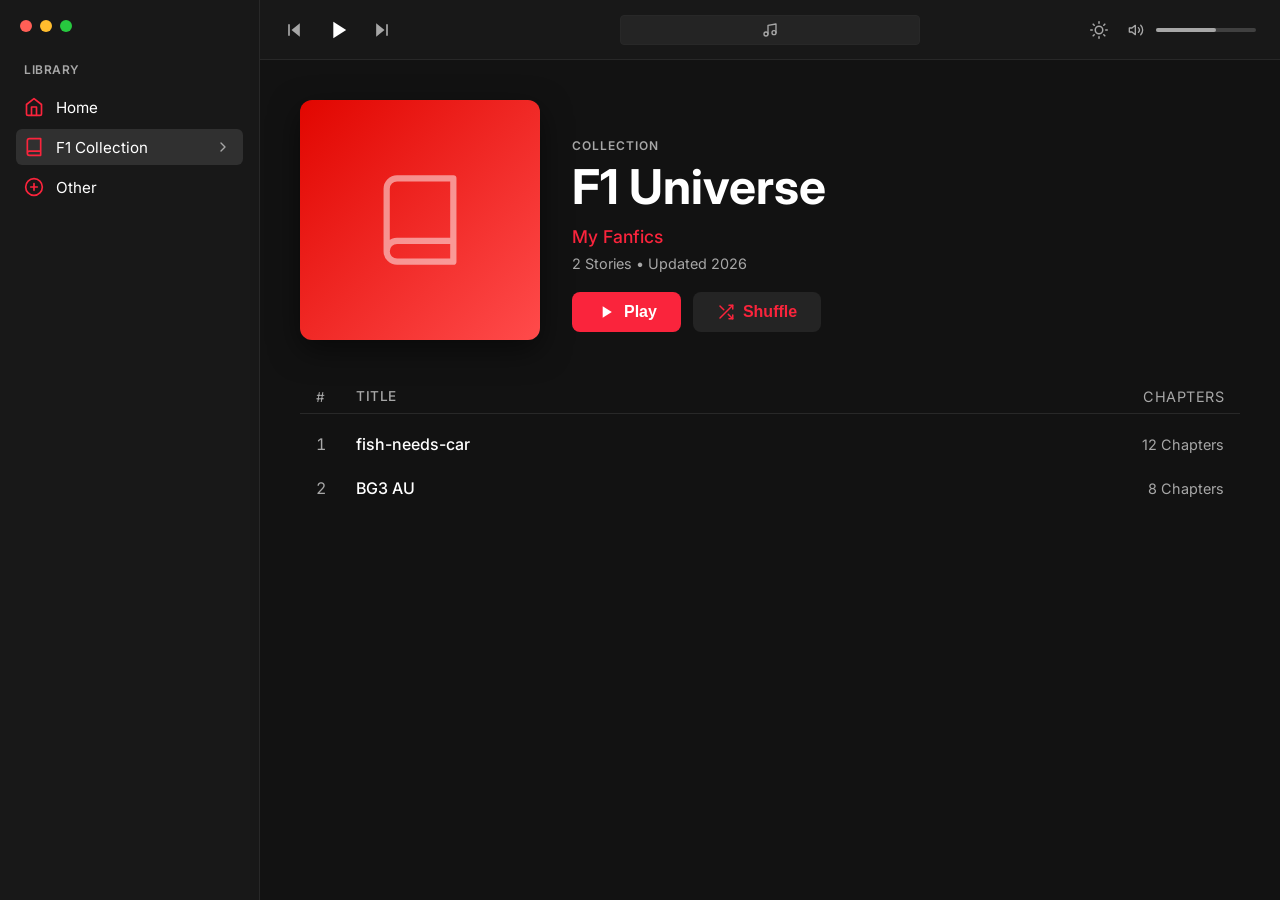
==== F1/index.html @ 3386c09b "Add homepage and BG3AU style First publish" ====
<!DOCTYPE html>
<html lang="en">
<head>
  <meta charset="UTF-8">
  <meta name="viewport" content="width=device-width, initial-scale=1.0">
  <title>F1 Collection - My Fics</title>
  <link rel="stylesheet" href="/home.css">
  <link href="https://fonts.googleapis.com/css2?family=Inter:wght@400;500;600;700&display=swap" rel="stylesheet">
</head>
<body>
  <div class="app-container">
    <aside class="sidebar">
      <div class="sidebar-header">
        <div class="mac-dots">
          <span class="dot red"></span>
          <span class="dot yellow"></span>
          <span class="dot green"></span>
        </div>
      </div>
      <nav class="sidebar-nav">
        <div class="nav-section">
          <h3 class="nav-title">Library</h3>
          <a href="/" class="nav-item">
            <svg viewBox="0 0 24 24" fill="none" stroke="currentColor" stroke-width="2" stroke-linecap="round" stroke-linejoin="round"><path d="m3 9 9-7 9 7v11a2 2 0 0 1-2 2H5a2 2 0 0 1-2-2z"></path><polyline points="9 22 9 12 15 12 15 22"></polyline></svg>
            Home
          </a>
          
          <div class="nav-group collapsed">
            <div class="nav-item-wrapper">
              <a href="/F1/index.html" class="nav-item active">
                <svg viewBox="0 0 24 24" fill="none" stroke="currentColor" stroke-width="2" stroke-linecap="round" stroke-linejoin="round"><path d="M4 19.5v-15A2.5 2.5 0 0 1 6.5 2H20v20H6.5a2.5 2.5 0 0 1 0-5H20"></path></svg>
                F1 Collection
              </a>
              <button class="toggle-btn" onclick="this.closest('.nav-group').classList.toggle('collapsed')">
                <svg viewBox="0 0 24 24" fill="none" stroke="currentColor" stroke-width="2" stroke-linecap="round" stroke-linejoin="round"><polyline points="6 9 12 15 18 9"></polyline></svg>
              </button>
            </div>
            <div class="nav-sub-items">
              <a href="/F1/fish-needs-car/index.html" class="nav-item sub-item">fish-needs-car</a>
              <a href="/F1/BG3AU/our_team.html" class="nav-item sub-item">BG3 AU</a>
            </div>
          </div>

          <a href="#" class="nav-item">
            <svg viewBox="0 0 24 24" fill="none" stroke="currentColor" stroke-width="2" stroke-linecap="round" stroke-linejoin="round"><circle cx="12" cy="12" r="10"></circle><line x1="12" y1="8" x2="12" y2="16"></line><line x1="8" y1="12" x2="16" y2="12"></line></svg>
            Other
          </a>
        </div>
      </nav>
    </aside>

    <div class="main-wrapper">
      <header class="top-bar">
        <div class="playback-controls">
          <button class="control-btn"><svg viewBox="0 0 24 24" fill="currentColor"><path d="M19 20L9 12l10-8v16zM5 19h2V5H5v14z"></path></svg></button>
          <button class="control-btn play-btn"><svg viewBox="0 0 24 24" fill="currentColor"><path d="M8 5v14l11-7z"></path></svg></button>
          <button class="control-btn"><svg viewBox="0 0 24 24" fill="currentColor"><path d="M5 4l10 8-10 8V4zm14 1v14h-2V5h2z"></path></svg></button>
        </div>
        <div class="now-playing">
          <div class="np-logo">
            <svg viewBox="0 0 24 24" fill="none" stroke="currentColor" stroke-width="2" stroke-linecap="round" stroke-linejoin="round"><path d="M9 18V5l12-2v13"></path><circle cx="6" cy="18" r="3"></circle><circle cx="18" cy="16" r="3"></circle></svg>
          </div>
        </div>
        <div class="top-bar-right">
          <button class="theme-toggle" id="theme-toggle" title="Toggle Theme">
            <svg class="sun-icon" viewBox="0 0 24 24" fill="none" stroke="currentColor" stroke-width="2" stroke-linecap="round" stroke-linejoin="round"><circle cx="12" cy="12" r="5"></circle><line x1="12" y1="1" x2="12" y2="3"></line><line x1="12" y1="21" x2="12" y2="23"></line><line x1="4.22" y1="4.22" x2="5.64" y2="5.64"></line><line x1="18.36" y1="18.36" x2="19.78" y2="19.78"></line><line x1="1" y1="12" x2="3" y2="12"></line><line x1="21" y1="12" x2="23" y2="12"></line><line x1="4.22" y1="19.78" x2="5.64" y2="18.36"></line><line x1="18.36" y1="5.64" x2="19.78" y2="4.22"></line></svg>
            <svg class="moon-icon" viewBox="0 0 24 24" fill="none" stroke="currentColor" stroke-width="2" stroke-linecap="round" stroke-linejoin="round" style="display: none;"><path d="M21 12.79A9 9 0 1 1 11.21 3 7 7 0 0 0 21 12.79z"></path></svg>
          </button>
          <div class="volume-control">
            <svg viewBox="0 0 24 24" fill="none" stroke="currentColor" stroke-width="2" stroke-linecap="round" stroke-linejoin="round"><polygon points="11 5 6 9 2 9 2 15 6 15 11 19 11 5"></polygon><path d="M15.54 8.46a5 5 0 0 1 0 7.07"></path><path d="M19.07 4.93a10 10 0 0 1 0 14.14"></path></svg>
            <div class="volume-slider">
              <div class="volume-level"></div>
            </div>
          </div>
        </div>
      </header>

      <main class="content">
        <div class="album-page-header">
          <div class="album-cover-large cover-f1">
            <svg viewBox="0 0 24 24" fill="none" stroke="currentColor" stroke-width="1.5" stroke-linecap="round" stroke-linejoin="round"><path d="M4 19.5v-15A2.5 2.5 0 0 1 6.5 2H20v20H6.5a2.5 2.5 0 0 1 0-5H20"></path></svg>
          </div>
          <div class="album-details">
            <span class="album-type">Collection</span>
            <h1 class="album-title-large">F1 Universe</h1>
            <span class="album-artist-large">My Fanfics</span>
            <span class="album-meta">2 Stories &bull; Updated 2026</span>
            <div class="album-actions">
              <button class="btn-play-large" id="play-btn">
                <svg viewBox="0 0 24 24" fill="currentColor" width="20" height="20"><path d="M8 5v14l11-7z"></path></svg>
                Play
              </button>
              <button class="btn-shuffle-large" id="shuffle-btn">
                <svg viewBox="0 0 24 24" fill="none" stroke="currentColor" stroke-width="2" stroke-linecap="round" stroke-linejoin="round" width="18" height="18"><polyline points="16 3 21 3 21 8"></polyline><line x1="4" y1="20" x2="21" y2="3"></line><polyline points="21 16 21 21 16 21"></polyline><line x1="15" y1="15" x2="21" y2="21"></line><line x1="4" y1="4" x2="9" y2="9"></line></svg>
                Shuffle
              </button>
            </div>
          </div>
        </div>

        <div class="tracklist">
          <div class="track-header">
            <div class="track-col-index">#</div>
            <div class="track-col-title">Title</div>
            <div class="track-col-meta">Chapters</div>
          </div>
          
          <a href="/F1/fish-needs-car/index.html" class="track-row">
            <div class="track-col-index">
              <span class="index-num">1</span>
              <svg class="play-icon" viewBox="0 0 24 24"><path d="M8 5v14l11-7z"></path></svg>
            </div>
            <div class="track-col-title">fish-needs-car</div>
            <div class="track-col-meta">
              <span class="meta-chapters">12 Chapters</span>
              <span class="meta-words">6,727 Words</span>
            </div>
          </a>

          <a href="/F1/BG3AU/our_team.html" class="track-row">
            <div class="track-col-index">
              <span class="index-num">2</span>
              <svg class="play-icon" viewBox="0 0 24 24"><path d="M8 5v14l11-7z"></path></svg>
            </div>
            <div class="track-col-title">BG3 AU</div>
            <div class="track-col-meta">
              <span class="meta-chapters">8 Chapters</span>
              <span class="meta-words">60,830 Words</span>
            </div>
          </a>
        </div>
      </main>
    </div>
  </div>
  <script>
    const themeToggle = document.getElementById('theme-toggle');
    const sunIcon = themeToggle.querySelector('.sun-icon');
    const moonIcon = themeToggle.querySelector('.moon-icon');

    // Check saved theme
    const savedTheme = localStorage.getItem('theme');
    if (savedTheme === 'light') {
      document.body.classList.add('light-mode');
      sunIcon.style.display = 'none';
      moonIcon.style.display = 'block';
    }

    themeToggle.addEventListener('click', () => {
      document.body.classList.toggle('light-mode');
      const isLight = document.body.classList.contains('light-mode');
      
      if (isLight) {
        localStorage.setItem('theme', 'light');
        sunIcon.style.display = 'none';
        moonIcon.style.display = 'block';
      } else {
        localStorage.setItem('theme', 'dark');
        sunIcon.style.display = 'block';
        moonIcon.style.display = 'none';
      }
    });

    document.getElementById('play-btn').addEventListener('click', () => {
      const tracks = document.querySelectorAll('.track-row');
      if (tracks.length > 0) {
        const firstUrl = tracks[0].getAttribute('href');
        if (firstUrl) {
          window.location.href = firstUrl;
        }
      }
    });

    document.getElementById('shuffle-btn').addEventListener('click', () => {
      const tracks = document.querySelectorAll('.track-row');
      if (tracks.length > 0) {
        const randomIndex = Math.floor(Math.random() * tracks.length);
        const randomUrl = tracks[randomIndex].getAttribute('href');
        if (randomUrl) {
          window.location.href = randomUrl;
        }
      }
    });
  </script>
</body>
</html>
---- home.css ----
:root {
  --bg-main: #121212;
  --bg-sidebar: #181818;
  --bg-topbar: #181818;
  --bg-card: #242424;
  --bg-card-hover: #2a2a2a;
  --text-primary: #ffffff;
  --text-secondary: #a7a7a7;
  --accent: #fa243c; /* Apple Music Red */
  --border: #282828;
  --slider-bg: #404040;
  --nav-hover: rgba(255, 255, 255, 0.05);
  --nav-active: rgba(255, 255, 255, 0.1);
  --np-bg: rgba(255, 255, 255, 0.05);
}

body.light-mode {
  --bg-main: #ffffff;
  --bg-sidebar: #f3f3f3;
  --bg-topbar: #f3f3f3;
  --bg-card: #ffffff;
  --bg-card-hover: #f5f5f5;
  --text-primary: #111111;
  --text-secondary: #666666;
  --border: #e5e5e5;
  --slider-bg: #d4d4d4;
  --nav-hover: rgba(0, 0, 0, 0.05);
  --nav-active: rgba(0, 0, 0, 0.1);
  --np-bg: rgba(0, 0, 0, 0.05);
}

* {
  box-sizing: border-box;
  margin: 0;
  padding: 0;
}

body {
  font-family: 'Inter', -apple-system, BlinkMacSystemFont, sans-serif;
  background-color: var(--bg-main);
  color: var(--text-primary);
  height: 100vh;
  overflow: hidden;
  transition: background-color 0.3s, color 0.3s;
}

.app-container {
  display: flex;
  height: 100vh;
}

/* Sidebar */
.sidebar {
  width: 260px;
  background-color: var(--bg-sidebar);
  border-right: 1px solid var(--border);
  display: flex;
  flex-direction: column;
  transition: background-color 0.3s, border-color 0.3s;
}

.sidebar-header {
  padding: 20px;
}

.mac-dots {
  display: flex;
  gap: 8px;
}

.dot {
  width: 12px;
  height: 12px;
  border-radius: 50%;
}
.dot.red { background-color: #ff5f56; }
.dot.yellow { background-color: #ffbd2e; }
.dot.green { background-color: #27c93f; }

.sidebar-nav {
  padding: 10px 16px;
}

.nav-section {
  margin-bottom: 24px;
}

.nav-title {
  font-size: 0.75rem;
  text-transform: uppercase;
  color: var(--text-secondary);
  margin-bottom: 12px;
  padding-left: 8px;
  letter-spacing: 0.5px;
  font-weight: 600;
}

.nav-item {
  display: flex;
  align-items: center;
  gap: 12px;
  padding: 8px;
  border-radius: 6px;
  color: var(--text-primary);
  text-decoration: none;
  font-size: 0.95rem;
  transition: background 0.2s;
  margin-bottom: 4px;
}

.nav-item svg {
  width: 20px;
  height: 20px;
  color: var(--accent);
}

.nav-item:hover {
  background-color: var(--nav-hover);
}

.nav-item.active {
  background-color: var(--nav-active);
}

/* Main Wrapper */
.main-wrapper {
  flex: 1;
  display: flex;
  flex-direction: column;
  overflow: hidden;
}

/* Top Bar */
.top-bar {
  height: 60px;
  background-color: var(--bg-topbar);
  border-bottom: 1px solid var(--border);
  display: flex;
  align-items: center;
  justify-content: space-between;
  padding: 0 24px;
  -webkit-app-region: drag;
  transition: background-color 0.3s, border-color 0.3s;
}

.playback-controls {
  display: flex;
  align-items: center;
  gap: 20px;
  width: 200px;
}

.control-btn {
  background: none;
  border: none;
  color: var(--text-secondary);
  cursor: pointer;
  display: flex;
  align-items: center;
  justify-content: center;
  transition: color 0.2s;
}

.control-btn:hover {
  color: var(--text-primary);
}

.control-btn svg {
  width: 20px;
  height: 20px;
}

.control-btn.play-btn svg {
  width: 28px;
  height: 28px;
  color: var(--text-primary);
}

.now-playing {
  flex: 1;
  display: flex;
  justify-content: center;
}

.np-logo {
  width: 300px;
  height: 30px;
  background: var(--np-bg);
  border-radius: 4px;
  display: flex;
  align-items: center;
  justify-content: center;
  color: var(--text-secondary);
  border: 1px solid var(--border);
}

.np-logo svg {
  width: 16px;
  height: 16px;
}

.top-bar-right {
  display: flex;
  align-items: center;
  gap: 16px;
  width: 200px;
  justify-content: flex-end;
}

.theme-toggle {
  background: none;
  border: none;
  color: var(--text-secondary);
  cursor: pointer;
  display: flex;
  align-items: center;
  justify-content: center;
  transition: color 0.2s;
  padding: 4px;
}

.theme-toggle:hover {
  color: var(--text-primary);
}

.theme-toggle svg {
  width: 18px;
  height: 18px;
}

.volume-control {
  display: flex;
  align-items: center;
  gap: 12px;
  color: var(--text-secondary);
}

.volume-control svg {
  width: 16px;
  height: 16px;
}

.volume-slider {
  width: 100px;
  height: 4px;
  background: var(--slider-bg);
  border-radius: 2px;
  position: relative;
}

.volume-level {
  width: 60%;
  height: 100%;
  background: var(--text-secondary);
  border-radius: 2px;
}

/* Content */
.content {
  flex: 1;
  overflow-y: auto;
  padding: 40px;
}

.page-title {
  font-size: 2.5rem;
  font-weight: 700;
  margin-bottom: 32px;
}

.section-title {
  font-size: 1.2rem;
  font-weight: 600;
  margin-bottom: 16px;
  color: var(--text-primary);
}

.album-grid {
  display: grid;
  grid-template-columns: repeat(auto-fill, minmax(200px, 1fr));
  gap: 24px;
}

.album-card {
  text-decoration: none;
  color: inherit;
  display: flex;
  flex-direction: column;
  gap: 12px;
  transition: transform 0.2s;
}

.album-card:hover {
  transform: translateY(-4px);
}

.album-cover {
  width: 100%;
  aspect-ratio: 1 / 1;
  border-radius: 8px;
  background: #333;
  position: relative;
  overflow: hidden;
  display: flex;
  align-items: center;
  justify-content: center;
  box-shadow: 0 8px 24px rgba(0,0,0,0.3);
}

.album-cover > svg {
  width: 64px;
  height: 64px;
  color: rgba(255,255,255,0.5);
}

.cover-f1 {
  background: linear-gradient(135deg, #e10600, #ff4b4b);
}

.cover-bg3 {
  background: linear-gradient(135deg, #4a3020, #c19976);
}

.cover-other {
  background: linear-gradient(135deg, #2c3e50, #3498db);
}

.play-overlay {
  position: absolute;
  bottom: 8px;
  right: 8px;
  width: 40px;
  height: 40px;
  background: var(--accent);
  border-radius: 50%;
  display: flex;
  align-items: center;
  justify-content: center;
  opacity: 0;
  transform: translateY(10px);
  transition: all 0.2s ease;
  box-shadow: 0 4px 12px rgba(0,0,0,0.3);
}

.play-overlay svg {
  width: 20px;
  height: 20px;
  color: white;
  margin-left: 2px;
}

.album-card:hover .play-overlay {
  opacity: 1;
  transform: translateY(0);
}

.album-info {
  display: flex;
  flex-direction: column;
  gap: 4px;
}

.album-title {
  font-size: 1rem;
  font-weight: 500;
  white-space: nowrap;
  overflow: hidden;
  text-overflow: ellipsis;
}

.album-artist {
  font-size: 0.85rem;
  color: var(--text-secondary);
}

/* Sidebar Sub-items */
.nav-group {
  display: flex;
  flex-direction: column;
  margin-bottom: 4px;
}
.nav-item-wrapper {
  display: flex;
  align-items: center;
  position: relative;
}
.nav-item-wrapper .nav-item {
  flex: 1;
  margin-bottom: 0;
}
.toggle-btn {
  position: absolute;
  right: 8px;
  background: none;
  border: none;
  color: var(--text-secondary);
  cursor: pointer;
  padding: 4px;
  display: flex;
  align-items: center;
  justify-content: center;
  transition: transform 0.2s;
  z-index: 2;
}
.toggle-btn:hover {
  color: var(--text-primary);
}
.toggle-btn svg {
  width: 16px !important;
  height: 16px !important;
  color: inherit !important;
}
.nav-group.collapsed .nav-sub-items {
  display: none;
}
.nav-group.collapsed .toggle-btn {
  transform: rotate(-90deg);
}
.nav-sub-items {
  display: flex;
  flex-direction: column;
  margin-left: 34px;
  border-left: 1px solid var(--border);
  padding-left: 8px;
  margin-bottom: 4px;
  margin-top: 4px;
}
.nav-item.sub-item {
  font-size: 0.85rem;
  padding: 6px 8px;
  color: var(--text-secondary);
  margin-bottom: 2px;
}
.nav-item.sub-item:hover {
  color: var(--text-primary);
  background-color: rgba(255, 255, 255, 0.05);
}
.nav-item.sub-item.active {
  color: var(--text-primary);
  background-color: rgba(255, 255, 255, 0.1);
}

/* Album Page */
.album-page-header {
  display: flex;
  gap: 32px;
  margin-bottom: 40px;
  align-items: flex-end;
}
.album-cover-large {
  width: 240px;
  height: 240px;
  border-radius: 12px;
  box-shadow: 0 10px 30px rgba(0,0,0,0.5);
  display: flex;
  align-items: center;
  justify-content: center;
}
.album-cover-large > svg {
  width: 100px;
  height: 100px;
  color: rgba(255,255,255,0.5);
}
.album-details {
  display: flex;
  flex-direction: column;
  gap: 8px;
  padding-bottom: 8px;
}
.album-type {
  font-size: 0.75rem;
  text-transform: uppercase;
  font-weight: 600;
  color: var(--text-secondary);
  letter-spacing: 1px;
}
.album-title-large {
  font-size: 3rem;
  font-weight: 700;
  line-height: 1.1;
  margin-bottom: 4px;
}
.album-artist-large {
  font-size: 1.1rem;
  color: var(--accent);
  font-weight: 500;
}
.album-meta {
  font-size: 0.9rem;
  color: var(--text-secondary);
  margin-bottom: 12px;
}
.album-actions {
  display: flex;
  gap: 12px;
}
.btn-play-large, .btn-shuffle-large {
  background: var(--accent);
  color: white;
  border: none;
  padding: 10px 24px;
  border-radius: 8px;
  font-size: 1rem;
  font-weight: 600;
  cursor: pointer;
  display: flex;
  align-items: center;
  gap: 8px;
  transition: filter 0.2s;
}
.btn-play-large:hover, .btn-shuffle-large:hover {
  filter: brightness(1.1);
}
.btn-shuffle-large {
  background: var(--bg-card);
  color: var(--accent);
}

/* Tracklist */
.tracklist {
  display: flex;
  flex-direction: column;
}
.track-header {
  display: grid;
  grid-template-columns: 40px 1fr 120px;
  padding: 8px 16px;
  border-bottom: 1px solid var(--border);
  color: var(--text-secondary);
  font-size: 0.85rem;
  text-transform: uppercase;
  letter-spacing: 0.5px;
  margin-bottom: 8px;
}
.track-row {
  display: grid;
  grid-template-columns: 40px 1fr 120px;
  padding: 12px 16px;
  border-radius: 8px;
  text-decoration: none;
  color: var(--text-primary);
  align-items: center;
  transition: background-color 0.2s, color 0.3s;
}
.track-row:hover {
  background: var(--nav-hover);
}
.track-col-index {
  color: var(--text-secondary);
  font-variant-numeric: tabular-nums;
  display: flex;
  align-items: center;
  justify-content: flex-start;
}
.track-col-title {
  font-weight: 500;
}
.track-col-meta {
  color: var(--text-secondary);
  font-size: 0.9rem;
  text-align: right;
}

.play-icon {
  display: none;
  width: 16px;
  height: 16px;
  fill: var(--text-primary);
}
.meta-words {
  display: none;
}
.track-row:hover .index-num {
  display: none;
}
.track-row:hover .play-icon {
  display: block;
}
.track-row:hover .meta-chapters {
  display: none;
}
.track-row:hover .meta-words {
  display: block;
}

/* Responsive */
@media (max-width: 768px) {
  .sidebar {
    display: none;
  }
  .top-bar {
    padding: 0 16px;
  }
  .playback-controls {
    width: auto;
  }
  .volume-control {
    display: none;
  }
  .content {
    padding: 24px;
  }
  .album-page-header {
    flex-direction: column;
    align-items: center;
    text-align: center;
  }
  .album-actions {
    justify-content: center;
  }
}
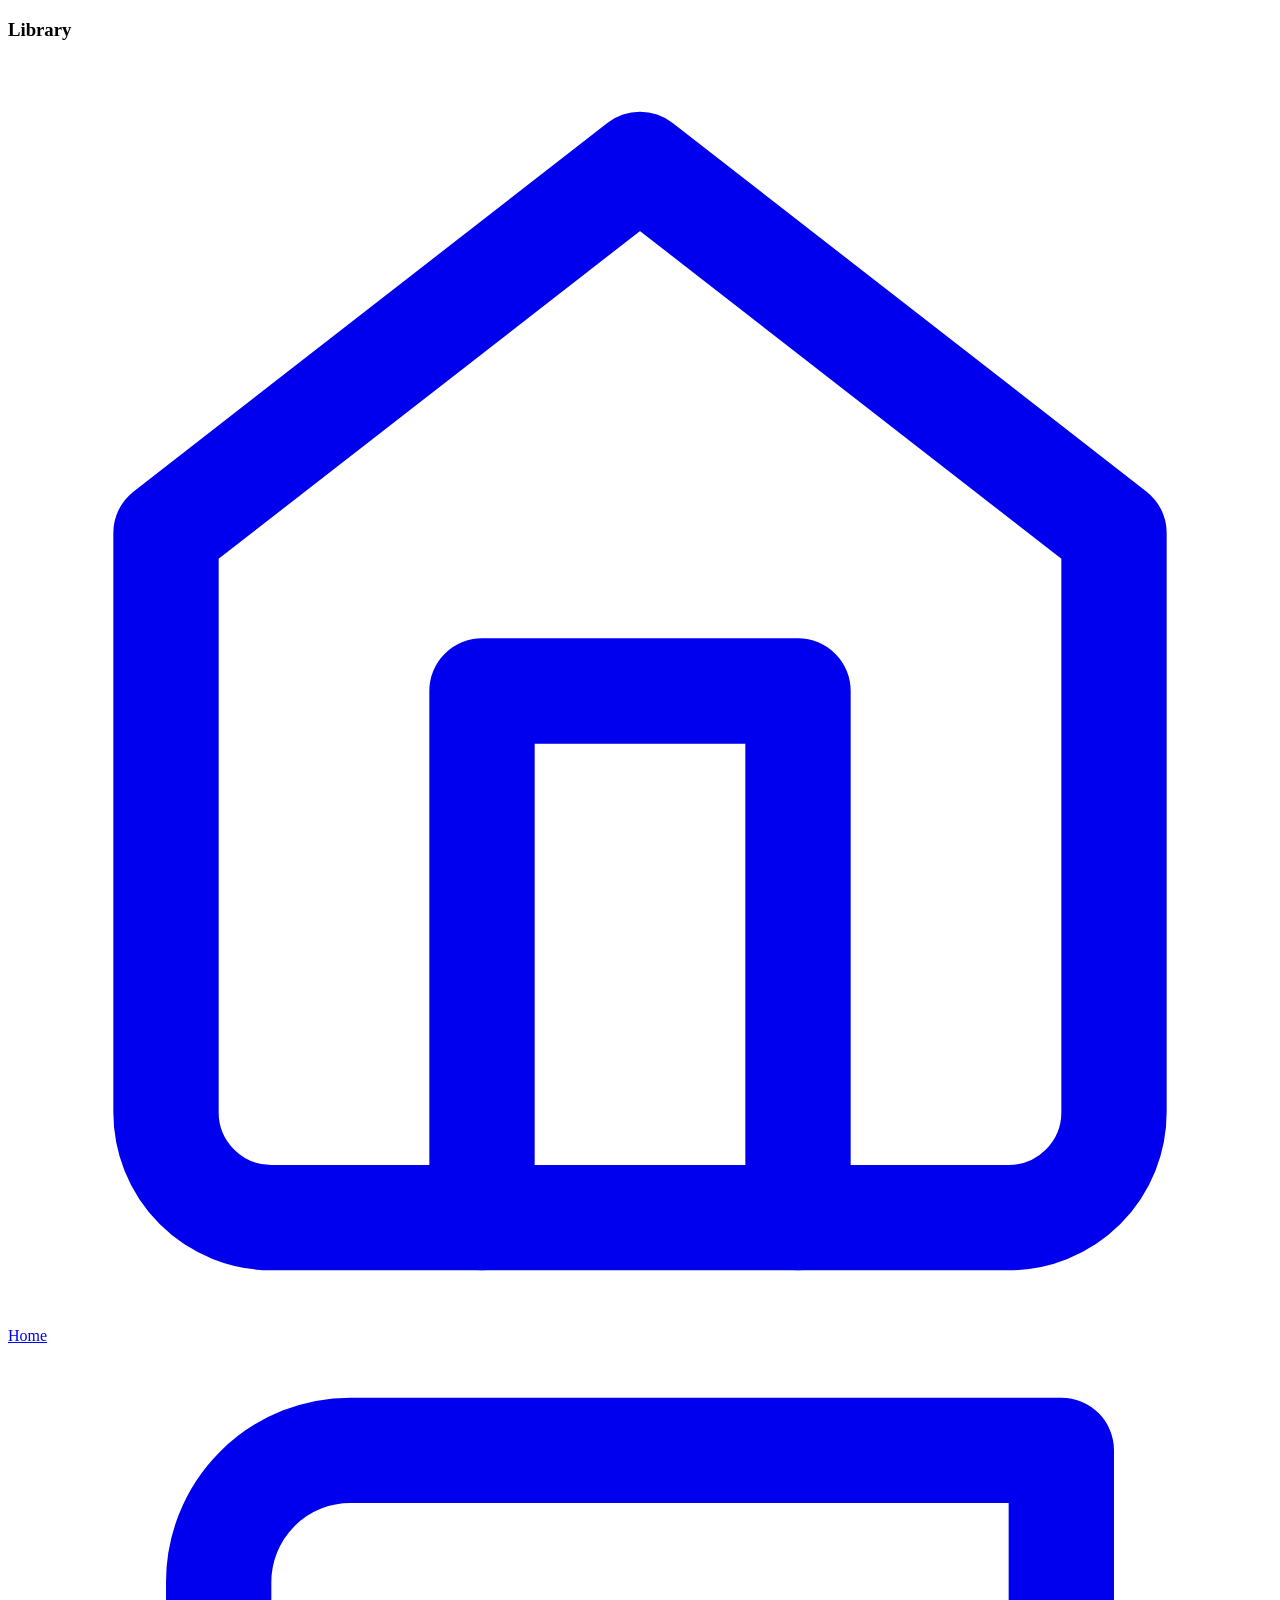
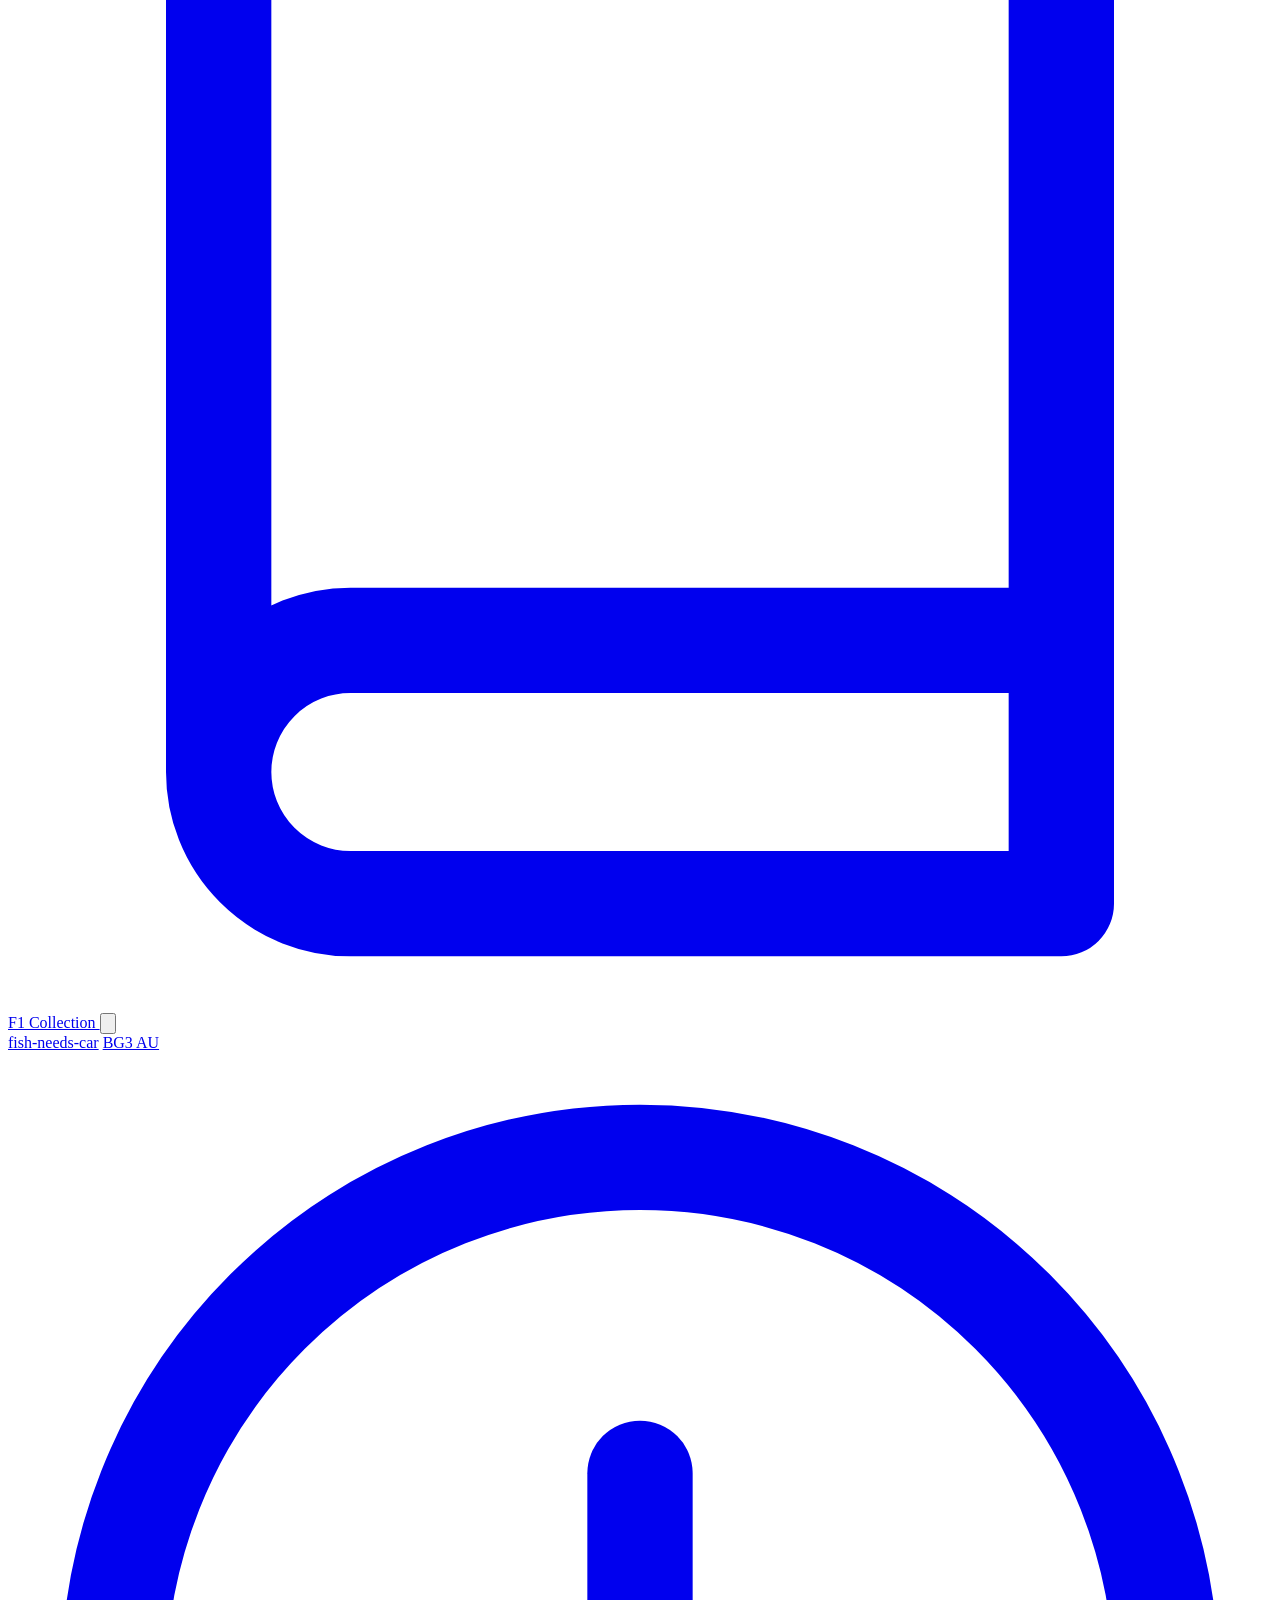
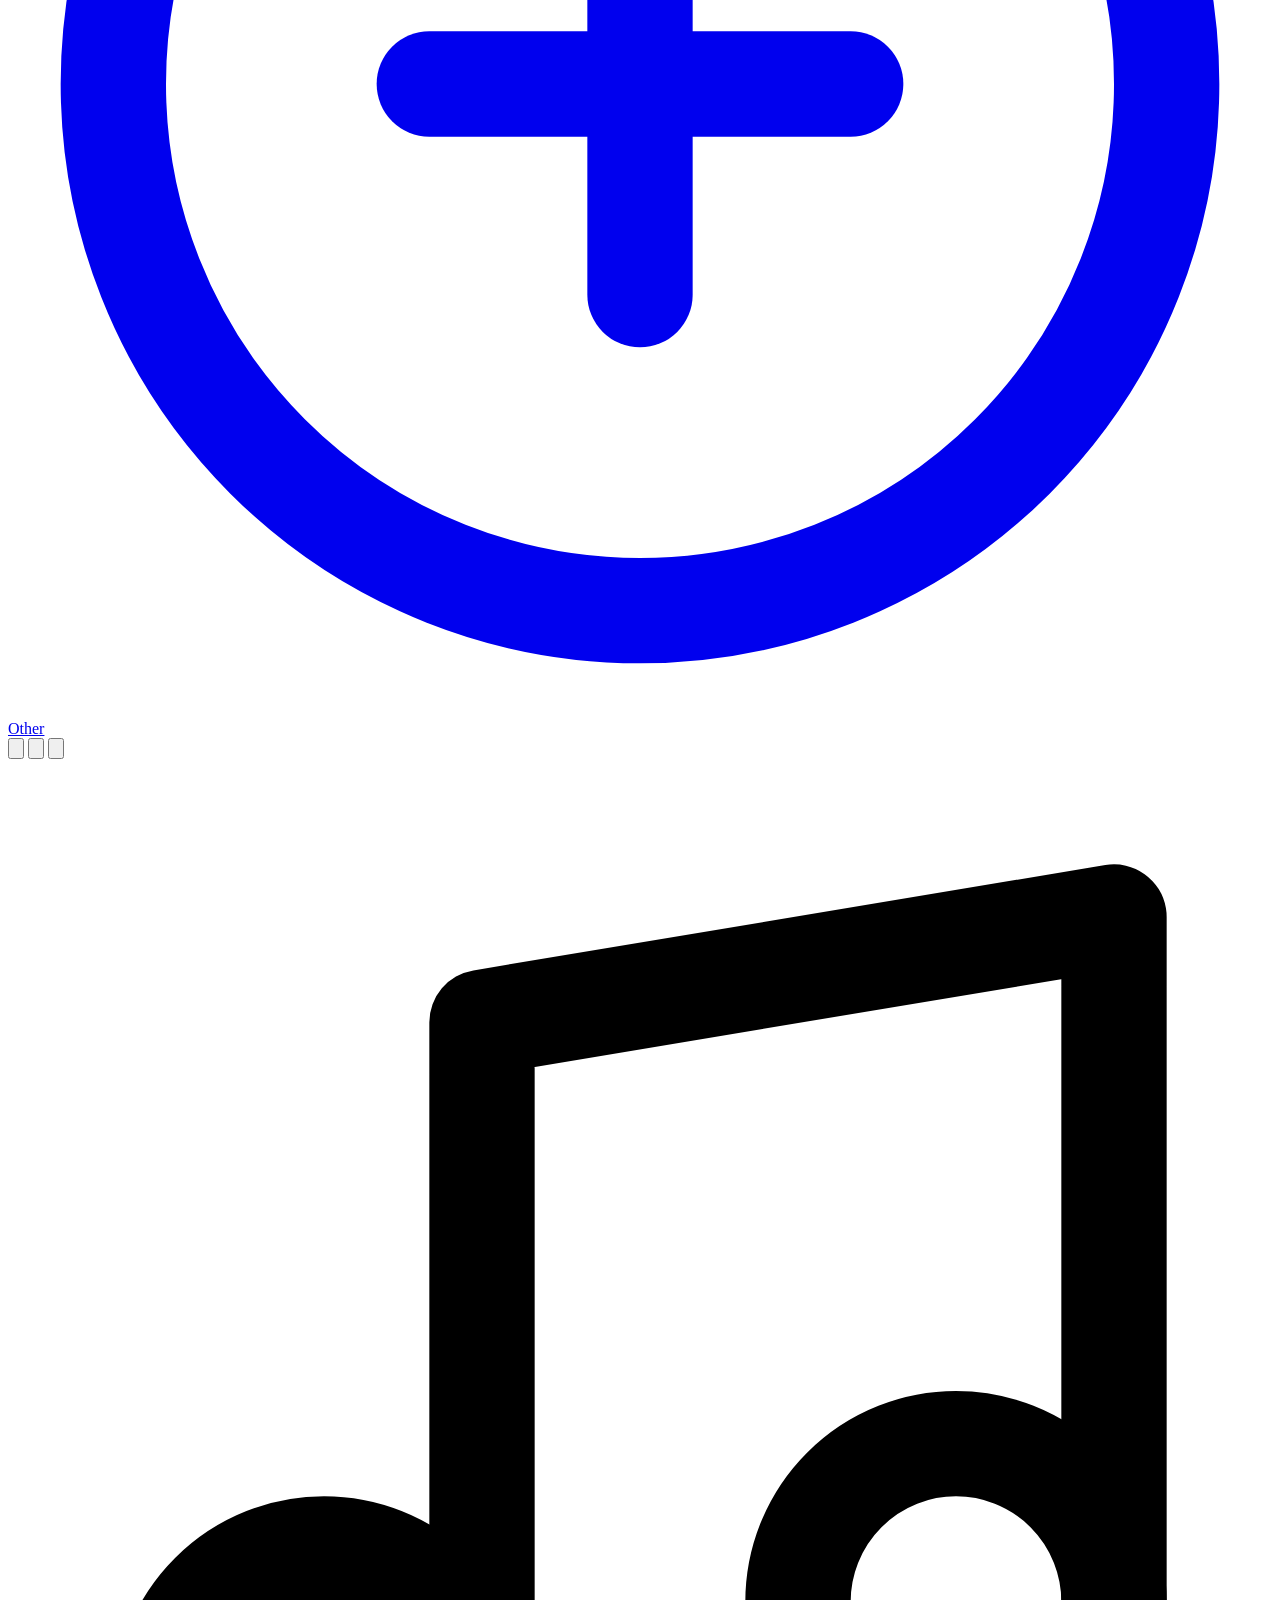
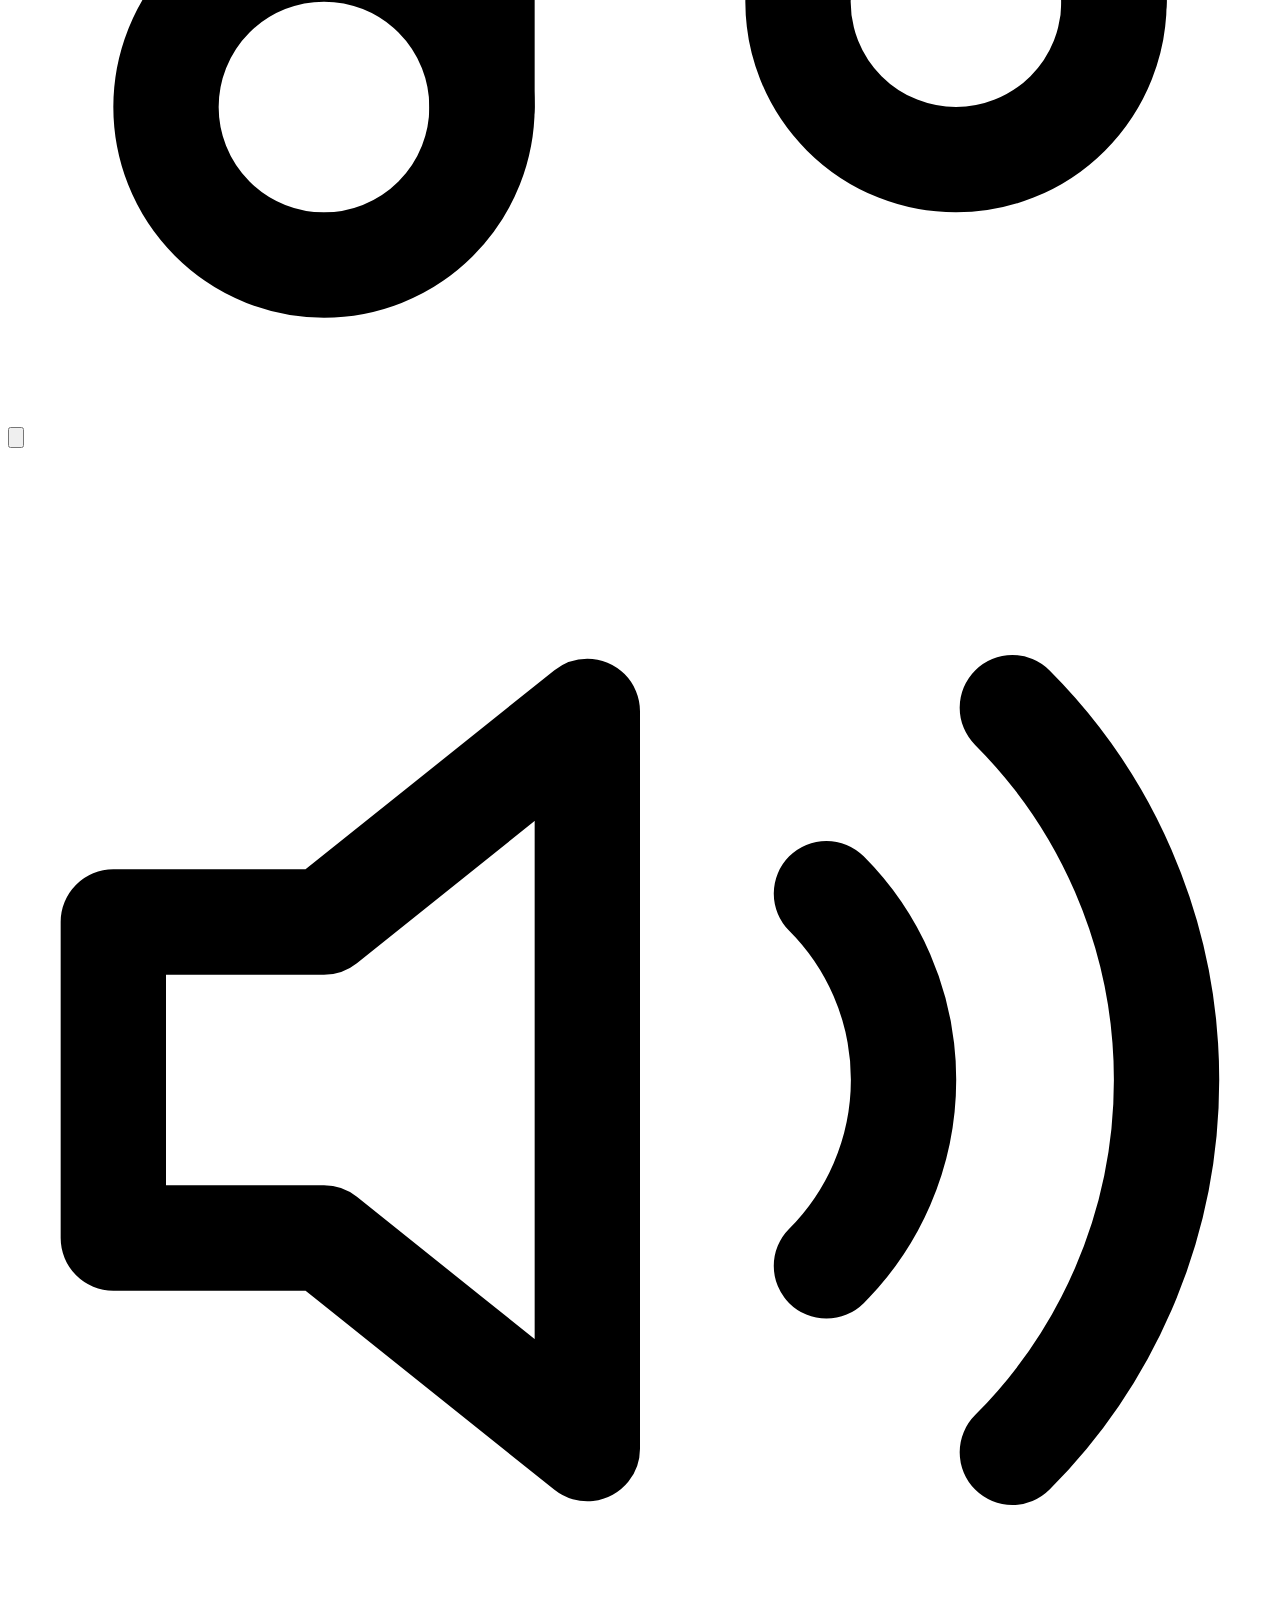
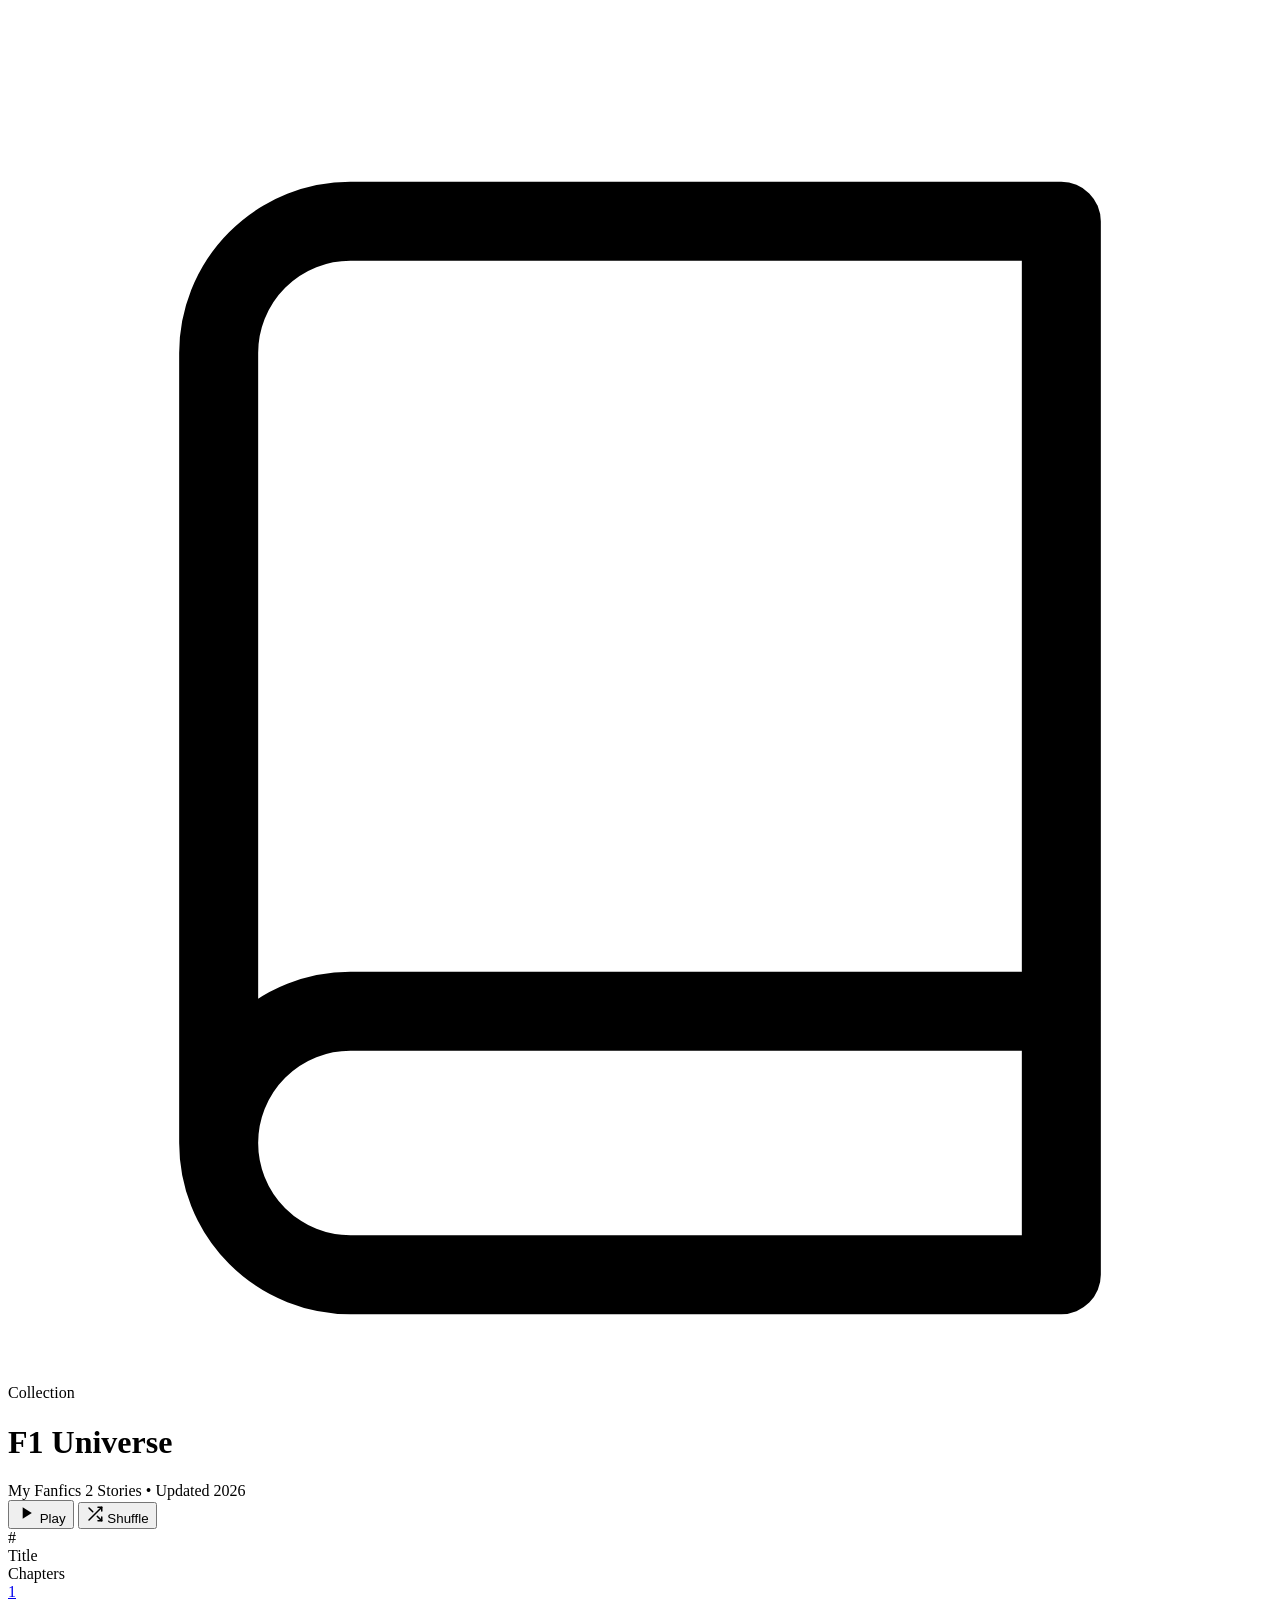
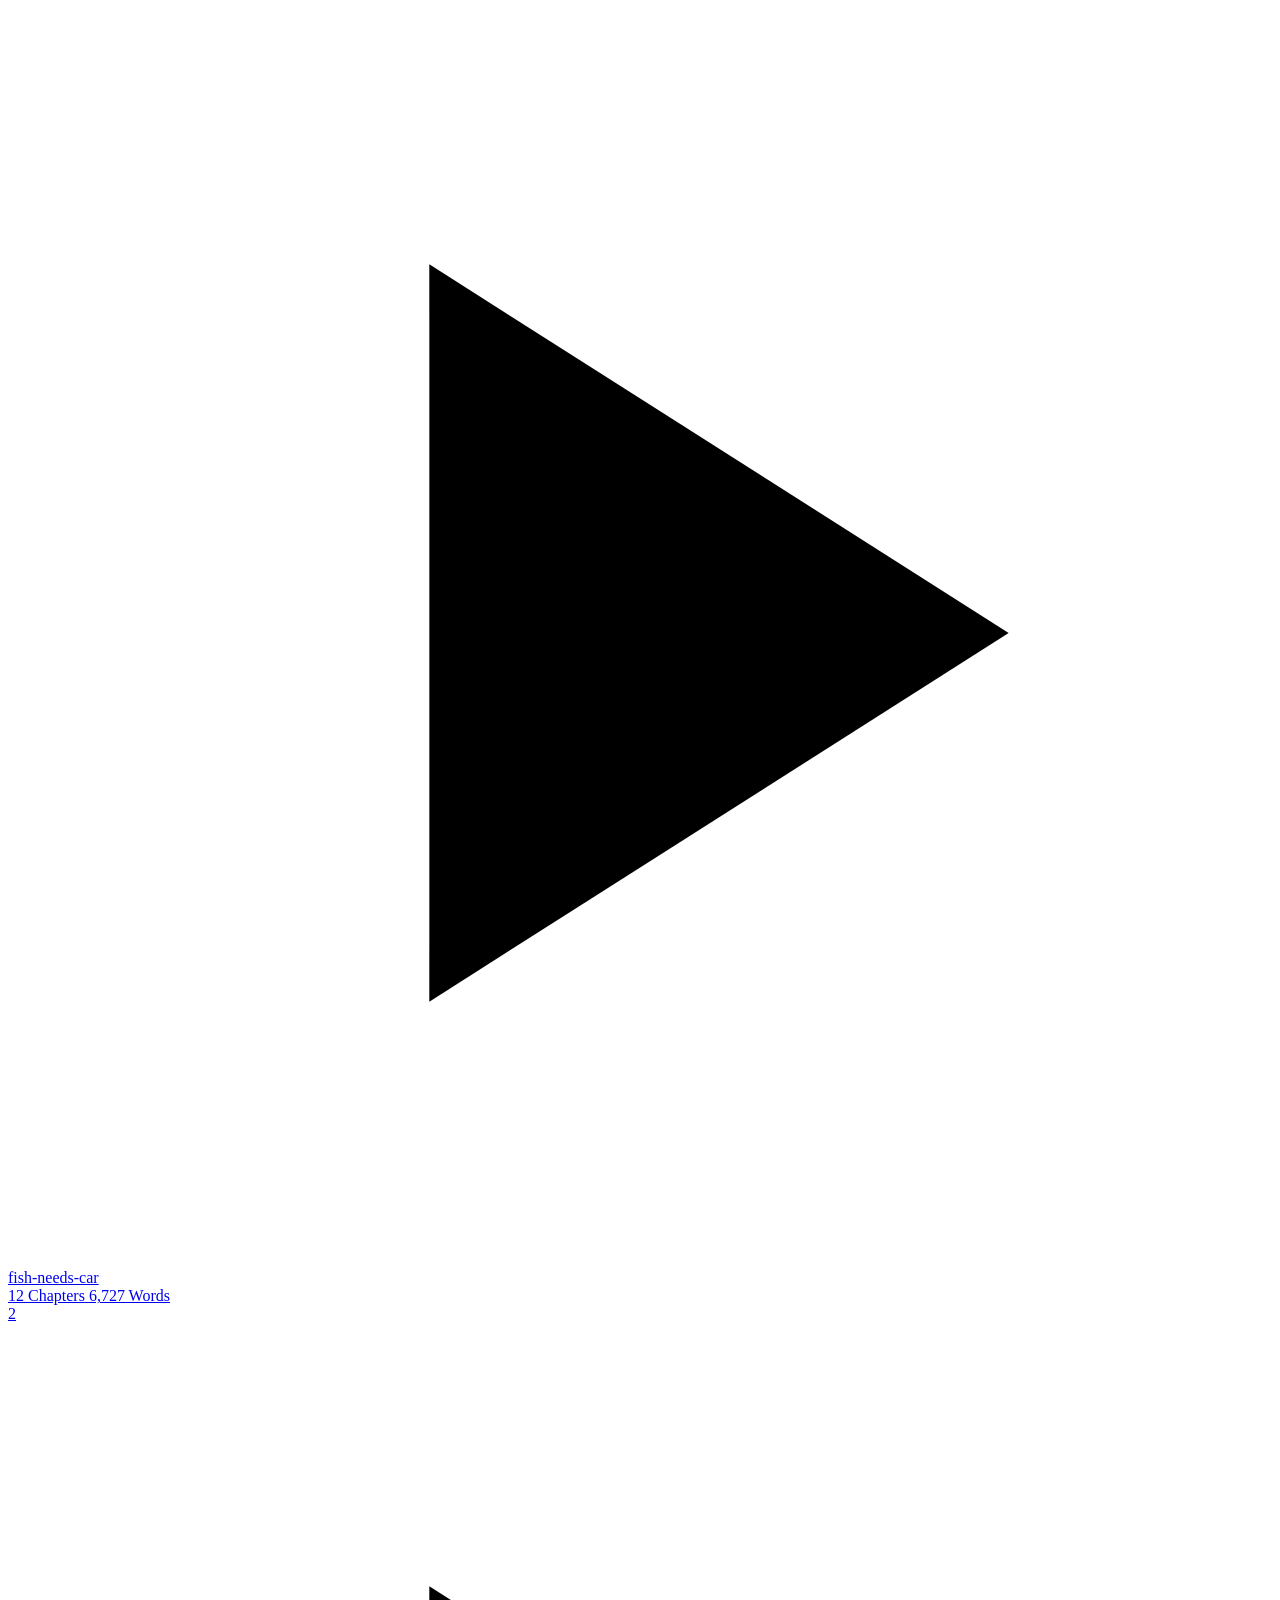
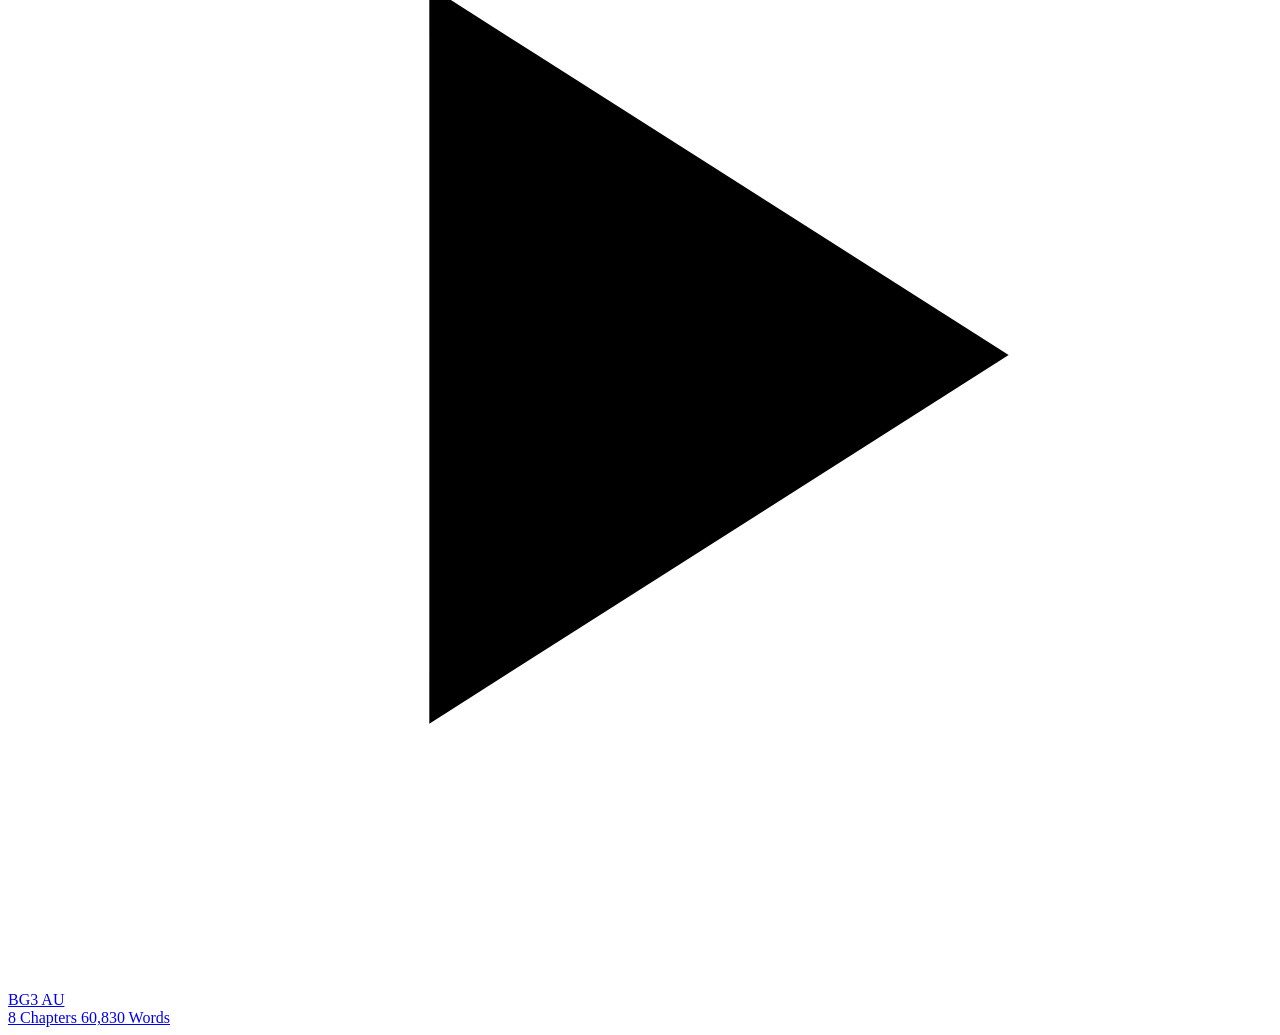
==== commit 3166eebe: "Fix home.css 404 Same problem with homepage" ====
--- a/F1/index.html
+++ b/F1/index.html
@@ -4,7 +4,7 @@
   <meta charset="UTF-8">
   <meta name="viewport" content="width=device-width, initial-scale=1.0">
   <title>F1 Collection - My Fics</title>
-  <link rel="stylesheet" href="/home.css">
+  <link rel="stylesheet" href="home.css">
   <link href="https://fonts.googleapis.com/css2?family=Inter:wght@400;500;600;700&display=swap" rel="stylesheet">
 </head>
 <body>
@@ -27,7 +27,7 @@
           
           <div class="nav-group collapsed">
             <div class="nav-item-wrapper">
-              <a href="/F1/index.html" class="nav-item active">
+              <a href="/Writings/F1/index.html" class="nav-item active">
                 <svg viewBox="0 0 24 24" fill="none" stroke="currentColor" stroke-width="2" stroke-linecap="round" stroke-linejoin="round"><path d="M4 19.5v-15A2.5 2.5 0 0 1 6.5 2H20v20H6.5a2.5 2.5 0 0 1 0-5H20"></path></svg>
                 F1 Collection
               </a>
@@ -36,8 +36,8 @@
               </button>
             </div>
             <div class="nav-sub-items">
-              <a href="/F1/fish-needs-car/index.html" class="nav-item sub-item">fish-needs-car</a>
-              <a href="/F1/BG3AU/our_team.html" class="nav-item sub-item">BG3 AU</a>
+              <a href="/Writings/F1/fish-needs-car/index.html" class="nav-item sub-item">fish-needs-car</a>
+              <a href="/Writings/F1/bg3au/our_team.html" class="nav-item sub-item">BG3 AU</a>
             </div>
           </div>
 
@@ -105,7 +105,7 @@
             <div class="track-col-meta">Chapters</div>
           </div>
           
-          <a href="/F1/fish-needs-car/index.html" class="track-row">
+          <a href="/Writings/F1/fish-needs-car/index.html" class="track-row">
             <div class="track-col-index">
               <span class="index-num">1</span>
               <svg class="play-icon" viewBox="0 0 24 24"><path d="M8 5v14l11-7z"></path></svg>
@@ -117,7 +117,7 @@
             </div>
           </a>
 
-          <a href="/F1/BG3AU/our_team.html" class="track-row">
+          <a href="/Writings/F1/BG3AU/our_team.html" class="track-row">
             <div class="track-col-index">
               <span class="index-num">2</span>
               <svg class="play-icon" viewBox="0 0 24 24"><path d="M8 5v14l11-7z"></path></svg>
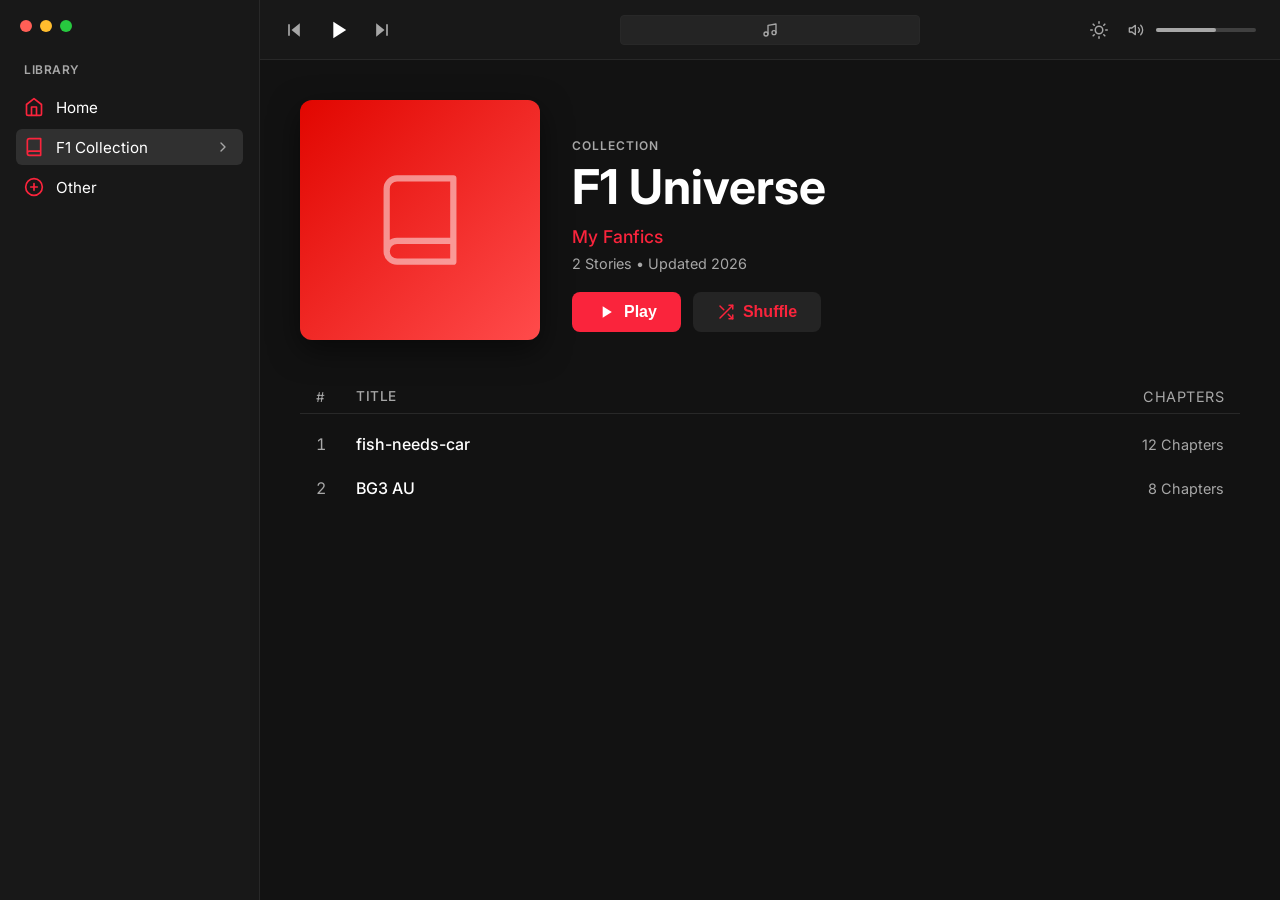
==== commit f99748f5: "Fix bg3au path letter case and home.css reference" ====
--- a/F1/index.html
+++ b/F1/index.html
@@ -4,7 +4,7 @@
   <meta charset="UTF-8">
   <meta name="viewport" content="width=device-width, initial-scale=1.0">
   <title>F1 Collection - My Fics</title>
-  <link rel="stylesheet" href="home.css">
+  <link rel="stylesheet" href="../home.css">
   <link href="https://fonts.googleapis.com/css2?family=Inter:wght@400;500;600;700&display=swap" rel="stylesheet">
 </head>
 <body>
@@ -117,7 +117,7 @@
             </div>
           </a>
 
-          <a href="/Writings/F1/BG3AU/our_team.html" class="track-row">
+          <a href="/Writings/F1/bg3au/our_team.html" class="track-row">
             <div class="track-col-index">
               <span class="index-num">2</span>
               <svg class="play-icon" viewBox="0 0 24 24"><path d="M8 5v14l11-7z"></path></svg>
--- a/home.css
+++ b/home.css
@@ -0,0 +1,611 @@
+:root {
+  --bg-main: #121212;
+  --bg-sidebar: #181818;
+  --bg-topbar: #181818;
+  --bg-card: #242424;
+  --bg-card-hover: #2a2a2a;
+  --text-primary: #ffffff;
+  --text-secondary: #a7a7a7;
+  --accent: #fa243c; /* Apple Music Red */
+  --border: #282828;
+  --slider-bg: #404040;
+  --nav-hover: rgba(255, 255, 255, 0.05);
+  --nav-active: rgba(255, 255, 255, 0.1);
+  --np-bg: rgba(255, 255, 255, 0.05);
+}
+
+body.light-mode {
+  --bg-main: #ffffff;
+  --bg-sidebar: #f3f3f3;
+  --bg-topbar: #f3f3f3;
+  --bg-card: #ffffff;
+  --bg-card-hover: #f5f5f5;
+  --text-primary: #111111;
+  --text-secondary: #666666;
+  --border: #e5e5e5;
+  --slider-bg: #d4d4d4;
+  --nav-hover: rgba(0, 0, 0, 0.05);
+  --nav-active: rgba(0, 0, 0, 0.1);
+  --np-bg: rgba(0, 0, 0, 0.05);
+}
+
+* {
+  box-sizing: border-box;
+  margin: 0;
+  padding: 0;
+}
+
+body {
+  font-family: 'Inter', -apple-system, BlinkMacSystemFont, sans-serif;
+  background-color: var(--bg-main);
+  color: var(--text-primary);
+  height: 100vh;
+  overflow: hidden;
+  transition: background-color 0.3s, color 0.3s;
+}
+
+.app-container {
+  display: flex;
+  height: 100vh;
+}
+
+/* Sidebar */
+.sidebar {
+  width: 260px;
+  background-color: var(--bg-sidebar);
+  border-right: 1px solid var(--border);
+  display: flex;
+  flex-direction: column;
+  transition: background-color 0.3s, border-color 0.3s;
+}
+
+.sidebar-header {
+  padding: 20px;
+}
+
+.mac-dots {
+  display: flex;
+  gap: 8px;
+}
+
+.dot {
+  width: 12px;
+  height: 12px;
+  border-radius: 50%;
+}
+.dot.red { background-color: #ff5f56; }
+.dot.yellow { background-color: #ffbd2e; }
+.dot.green { background-color: #27c93f; }
+
+.sidebar-nav {
+  padding: 10px 16px;
+}
+
+.nav-section {
+  margin-bottom: 24px;
+}
+
+.nav-title {
+  font-size: 0.75rem;
+  text-transform: uppercase;
+  color: var(--text-secondary);
+  margin-bottom: 12px;
+  padding-left: 8px;
+  letter-spacing: 0.5px;
+  font-weight: 600;
+}
+
+.nav-item {
+  display: flex;
+  align-items: center;
+  gap: 12px;
+  padding: 8px;
+  border-radius: 6px;
+  color: var(--text-primary);
+  text-decoration: none;
+  font-size: 0.95rem;
+  transition: background 0.2s;
+  margin-bottom: 4px;
+}
+
+.nav-item svg {
+  width: 20px;
+  height: 20px;
+  color: var(--accent);
+}
+
+.nav-item:hover {
+  background-color: var(--nav-hover);
+}
+
+.nav-item.active {
+  background-color: var(--nav-active);
+}
+
+/* Main Wrapper */
+.main-wrapper {
+  flex: 1;
+  display: flex;
+  flex-direction: column;
+  overflow: hidden;
+}
+
+/* Top Bar */
+.top-bar {
+  height: 60px;
+  background-color: var(--bg-topbar);
+  border-bottom: 1px solid var(--border);
+  display: flex;
+  align-items: center;
+  justify-content: space-between;
+  padding: 0 24px;
+  -webkit-app-region: drag;
+  transition: background-color 0.3s, border-color 0.3s;
+}
+
+.playback-controls {
+  display: flex;
+  align-items: center;
+  gap: 20px;
+  width: 200px;
+}
+
+.control-btn {
+  background: none;
+  border: none;
+  color: var(--text-secondary);
+  cursor: pointer;
+  display: flex;
+  align-items: center;
+  justify-content: center;
+  transition: color 0.2s;
+}
+
+.control-btn:hover {
+  color: var(--text-primary);
+}
+
+.control-btn svg {
+  width: 20px;
+  height: 20px;
+}
+
+.control-btn.play-btn svg {
+  width: 28px;
+  height: 28px;
+  color: var(--text-primary);
+}
+
+.now-playing {
+  flex: 1;
+  display: flex;
+  justify-content: center;
+}
+
+.np-logo {
+  width: 300px;
+  height: 30px;
+  background: var(--np-bg);
+  border-radius: 4px;
+  display: flex;
+  align-items: center;
+  justify-content: center;
+  color: var(--text-secondary);
+  border: 1px solid var(--border);
+}
+
+.np-logo svg {
+  width: 16px;
+  height: 16px;
+}
+
+.top-bar-right {
+  display: flex;
+  align-items: center;
+  gap: 16px;
+  width: 200px;
+  justify-content: flex-end;
+}
+
+.theme-toggle {
+  background: none;
+  border: none;
+  color: var(--text-secondary);
+  cursor: pointer;
+  display: flex;
+  align-items: center;
+  justify-content: center;
+  transition: color 0.2s;
+  padding: 4px;
+}
+
+.theme-toggle:hover {
+  color: var(--text-primary);
+}
+
+.theme-toggle svg {
+  width: 18px;
+  height: 18px;
+}
+
+.volume-control {
+  display: flex;
+  align-items: center;
+  gap: 12px;
+  color: var(--text-secondary);
+}
+
+.volume-control svg {
+  width: 16px;
+  height: 16px;
+}
+
+.volume-slider {
+  width: 100px;
+  height: 4px;
+  background: var(--slider-bg);
+  border-radius: 2px;
+  position: relative;
+}
+
+.volume-level {
+  width: 60%;
+  height: 100%;
+  background: var(--text-secondary);
+  border-radius: 2px;
+}
+
+/* Content */
+.content {
+  flex: 1;
+  overflow-y: auto;
+  padding: 40px;
+}
+
+.page-title {
+  font-size: 2.5rem;
+  font-weight: 700;
+  margin-bottom: 32px;
+}
+
+.section-title {
+  font-size: 1.2rem;
+  font-weight: 600;
+  margin-bottom: 16px;
+  color: var(--text-primary);
+}
+
+.album-grid {
+  display: grid;
+  grid-template-columns: repeat(auto-fill, minmax(200px, 1fr));
+  gap: 24px;
+}
+
+.album-card {
+  text-decoration: none;
+  color: inherit;
+  display: flex;
+  flex-direction: column;
+  gap: 12px;
+  transition: transform 0.2s;
+}
+
+.album-card:hover {
+  transform: translateY(-4px);
+}
+
+.album-cover {
+  width: 100%;
+  aspect-ratio: 1 / 1;
+  border-radius: 8px;
+  background: #333;
+  position: relative;
+  overflow: hidden;
+  display: flex;
+  align-items: center;
+  justify-content: center;
+  box-shadow: 0 8px 24px rgba(0,0,0,0.3);
+}
+
+.album-cover > svg {
+  width: 64px;
+  height: 64px;
+  color: rgba(255,255,255,0.5);
+}
+
+.cover-f1 {
+  background: linear-gradient(135deg, #e10600, #ff4b4b);
+}
+
+.cover-bg3 {
+  background: linear-gradient(135deg, #4a3020, #c19976);
+}
+
+.cover-other {
+  background: linear-gradient(135deg, #2c3e50, #3498db);
+}
+
+.play-overlay {
+  position: absolute;
+  bottom: 8px;
+  right: 8px;
+  width: 40px;
+  height: 40px;
+  background: var(--accent);
+  border-radius: 50%;
+  display: flex;
+  align-items: center;
+  justify-content: center;
+  opacity: 0;
+  transform: translateY(10px);
+  transition: all 0.2s ease;
+  box-shadow: 0 4px 12px rgba(0,0,0,0.3);
+}
+
+.play-overlay svg {
+  width: 20px;
+  height: 20px;
+  color: white;
+  margin-left: 2px;
+}
+
+.album-card:hover .play-overlay {
+  opacity: 1;
+  transform: translateY(0);
+}
+
+.album-info {
+  display: flex;
+  flex-direction: column;
+  gap: 4px;
+}
+
+.album-title {
+  font-size: 1rem;
+  font-weight: 500;
+  white-space: nowrap;
+  overflow: hidden;
+  text-overflow: ellipsis;
+}
+
+.album-artist {
+  font-size: 0.85rem;
+  color: var(--text-secondary);
+}
+
+/* Sidebar Sub-items */
+.nav-group {
+  display: flex;
+  flex-direction: column;
+  margin-bottom: 4px;
+}
+.nav-item-wrapper {
+  display: flex;
+  align-items: center;
+  position: relative;
+}
+.nav-item-wrapper .nav-item {
+  flex: 1;
+  margin-bottom: 0;
+}
+.toggle-btn {
+  position: absolute;
+  right: 8px;
+  background: none;
+  border: none;
+  color: var(--text-secondary);
+  cursor: pointer;
+  padding: 4px;
+  display: flex;
+  align-items: center;
+  justify-content: center;
+  transition: transform 0.2s;
+  z-index: 2;
+}
+.toggle-btn:hover {
+  color: var(--text-primary);
+}
+.toggle-btn svg {
+  width: 16px !important;
+  height: 16px !important;
+  color: inherit !important;
+}
+.nav-group.collapsed .nav-sub-items {
+  display: none;
+}
+.nav-group.collapsed .toggle-btn {
+  transform: rotate(-90deg);
+}
+.nav-sub-items {
+  display: flex;
+  flex-direction: column;
+  margin-left: 34px;
+  border-left: 1px solid var(--border);
+  padding-left: 8px;
+  margin-bottom: 4px;
+  margin-top: 4px;
+}
+.nav-item.sub-item {
+  font-size: 0.85rem;
+  padding: 6px 8px;
+  color: var(--text-secondary);
+  margin-bottom: 2px;
+}
+.nav-item.sub-item:hover {
+  color: var(--text-primary);
+  background-color: rgba(255, 255, 255, 0.05);
+}
+.nav-item.sub-item.active {
+  color: var(--text-primary);
+  background-color: rgba(255, 255, 255, 0.1);
+}
+
+/* Album Page */
+.album-page-header {
+  display: flex;
+  gap: 32px;
+  margin-bottom: 40px;
+  align-items: flex-end;
+}
+.album-cover-large {
+  width: 240px;
+  height: 240px;
+  border-radius: 12px;
+  box-shadow: 0 10px 30px rgba(0,0,0,0.5);
+  display: flex;
+  align-items: center;
+  justify-content: center;
+}
+.album-cover-large > svg {
+  width: 100px;
+  height: 100px;
+  color: rgba(255,255,255,0.5);
+}
+.album-details {
+  display: flex;
+  flex-direction: column;
+  gap: 8px;
+  padding-bottom: 8px;
+}
+.album-type {
+  font-size: 0.75rem;
+  text-transform: uppercase;
+  font-weight: 600;
+  color: var(--text-secondary);
+  letter-spacing: 1px;
+}
+.album-title-large {
+  font-size: 3rem;
+  font-weight: 700;
+  line-height: 1.1;
+  margin-bottom: 4px;
+}
+.album-artist-large {
+  font-size: 1.1rem;
+  color: var(--accent);
+  font-weight: 500;
+}
+.album-meta {
+  font-size: 0.9rem;
+  color: var(--text-secondary);
+  margin-bottom: 12px;
+}
+.album-actions {
+  display: flex;
+  gap: 12px;
+}
+.btn-play-large, .btn-shuffle-large {
+  background: var(--accent);
+  color: white;
+  border: none;
+  padding: 10px 24px;
+  border-radius: 8px;
+  font-size: 1rem;
+  font-weight: 600;
+  cursor: pointer;
+  display: flex;
+  align-items: center;
+  gap: 8px;
+  transition: filter 0.2s;
+}
+.btn-play-large:hover, .btn-shuffle-large:hover {
+  filter: brightness(1.1);
+}
+.btn-shuffle-large {
+  background: var(--bg-card);
+  color: var(--accent);
+}
+
+/* Tracklist */
+.tracklist {
+  display: flex;
+  flex-direction: column;
+}
+.track-header {
+  display: grid;
+  grid-template-columns: 40px 1fr 120px;
+  padding: 8px 16px;
+  border-bottom: 1px solid var(--border);
+  color: var(--text-secondary);
+  font-size: 0.85rem;
+  text-transform: uppercase;
+  letter-spacing: 0.5px;
+  margin-bottom: 8px;
+}
+.track-row {
+  display: grid;
+  grid-template-columns: 40px 1fr 120px;
+  padding: 12px 16px;
+  border-radius: 8px;
+  text-decoration: none;
+  color: var(--text-primary);
+  align-items: center;
+  transition: background-color 0.2s, color 0.3s;
+}
+.track-row:hover {
+  background: var(--nav-hover);
+}
+.track-col-index {
+  color: var(--text-secondary);
+  font-variant-numeric: tabular-nums;
+  display: flex;
+  align-items: center;
+  justify-content: flex-start;
+}
+.track-col-title {
+  font-weight: 500;
+}
+.track-col-meta {
+  color: var(--text-secondary);
+  font-size: 0.9rem;
+  text-align: right;
+}
+
+.play-icon {
+  display: none;
+  width: 16px;
+  height: 16px;
+  fill: var(--text-primary);
+}
+.meta-words {
+  display: none;
+}
+.track-row:hover .index-num {
+  display: none;
+}
+.track-row:hover .play-icon {
+  display: block;
+}
+.track-row:hover .meta-chapters {
+  display: none;
+}
+.track-row:hover .meta-words {
+  display: block;
+}
+
+/* Responsive */
+@media (max-width: 768px) {
+  .sidebar {
+    display: none;
+  }
+  .top-bar {
+    padding: 0 16px;
+  }
+  .playback-controls {
+    width: auto;
+  }
+  .volume-control {
+    display: none;
+  }
+  .content {
+    padding: 24px;
+  }
+  .album-page-header {
+    flex-direction: column;
+    align-items: center;
+    text-align: center;
+  }
+  .album-actions {
+    justify-content: center;
+  }
+}
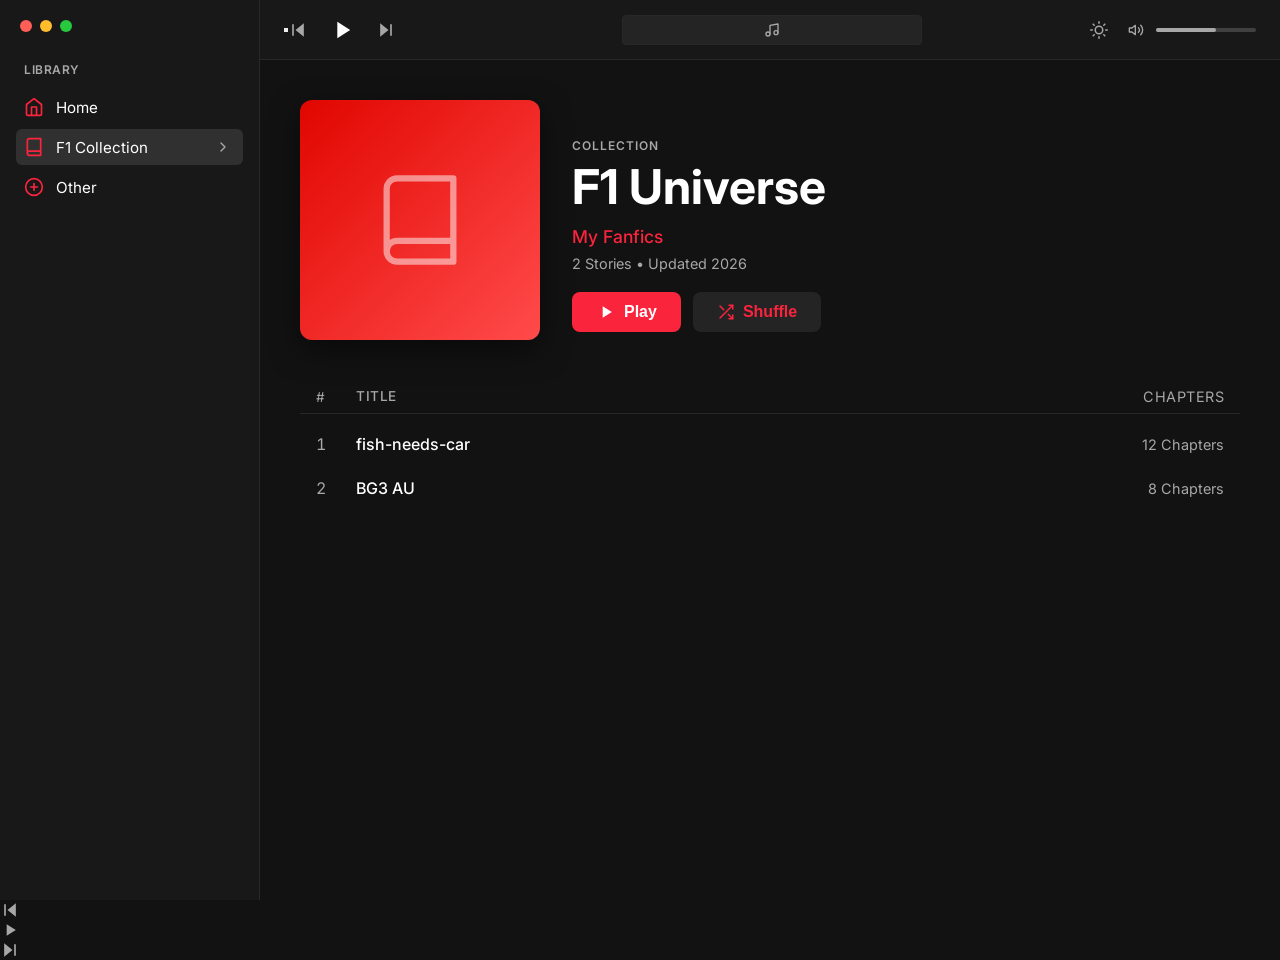
==== commit 45380196: "Add phone compatibility First publish" ====
--- a/F1/index.html
+++ b/F1/index.html
@@ -20,7 +20,7 @@
       <nav class="sidebar-nav">
         <div class="nav-section">
           <h3 class="nav-title">Library</h3>
-          <a href="/" class="nav-item">
+          <a href="../index.html" class="nav-item">
             <svg viewBox="0 0 24 24" fill="none" stroke="currentColor" stroke-width="2" stroke-linecap="round" stroke-linejoin="round"><path d="m3 9 9-7 9 7v11a2 2 0 0 1-2 2H5a2 2 0 0 1-2-2z"></path><polyline points="9 22 9 12 15 12 15 22"></polyline></svg>
             Home
           </a>
@@ -36,8 +36,10 @@
               </button>
             </div>
             <div class="nav-sub-items">
+              <div class="nav-sub-items-inner">
               <a href="/Writings/F1/fish-needs-car/index.html" class="nav-item sub-item">fish-needs-car</a>
               <a href="/Writings/F1/bg3au/our_team.html" class="nav-item sub-item">BG3 AU</a>
+              </div>
             </div>
           </div>
 
@@ -51,6 +53,10 @@
 
     <div class="main-wrapper">
       <header class="top-bar">
+        <button class="hamburger" id="mobile-menu-btn" aria-label="Toggle Menu">
+          <span></span>
+          <span></span>
+        </button>
         <div class="playback-controls">
           <button class="control-btn"><svg viewBox="0 0 24 24" fill="currentColor"><path d="M19 20L9 12l10-8v16zM5 19h2V5H5v14z"></path></svg></button>
           <button class="control-btn play-btn"><svg viewBox="0 0 24 24" fill="currentColor"><path d="M8 5v14l11-7z"></path></svg></button>
@@ -132,7 +138,37 @@
       </main>
     </div>
   </div>
+
+  <!-- Mobile Player -->
+  <div class="mobile-player">
+    <button class="control-btn skip-btn"><svg viewBox="0 0 24 24" fill="currentColor"><path d="M19 20L9 12l10-8v16zM5 19h2V5H5v14z"></path></svg></button>
+    <button class="control-btn play-pause-btn"><svg viewBox="0 0 24 24" fill="currentColor"><path d="M8 5v14l11-7z"></path></svg></button>
+    <button class="control-btn skip-btn"><svg viewBox="0 0 24 24" fill="currentColor"><path d="M5 4l10 8-10 8V4zm14 1v14h-2V5h2z"></path></svg></button>
+  </div>
+
   <script>
+    const mobileMenuBtn = document.getElementById('mobile-menu-btn');
+    const sidebar = document.querySelector('.sidebar');
+    if (mobileMenuBtn && sidebar) {
+      mobileMenuBtn.addEventListener('click', () => {
+        mobileMenuBtn.classList.toggle('open');
+        sidebar.classList.toggle('open');
+      });
+    }
+
+    const playPauseBtn = document.querySelector('.play-pause-btn');
+    if (playPauseBtn) {
+      playPauseBtn.addEventListener('click', () => {
+        const svg = playPauseBtn.querySelector('svg');
+        const isPlaying = svg.innerHTML.includes('M8 5v14l11-7z');
+        if (isPlaying) {
+          svg.innerHTML = '<path d="M6 19h4V5H6v14zm8-14v14h4V5h-4z"></path>';
+        } else {
+          svg.innerHTML = '<path d="M8 5v14l11-7z"></path>';
+        }
+      });
+    }
+
     const themeToggle = document.getElementById('theme-toggle');
     const sunIcon = themeToggle.querySelector('.sun-icon');
     const moonIcon = themeToggle.querySelector('.moon-icon');
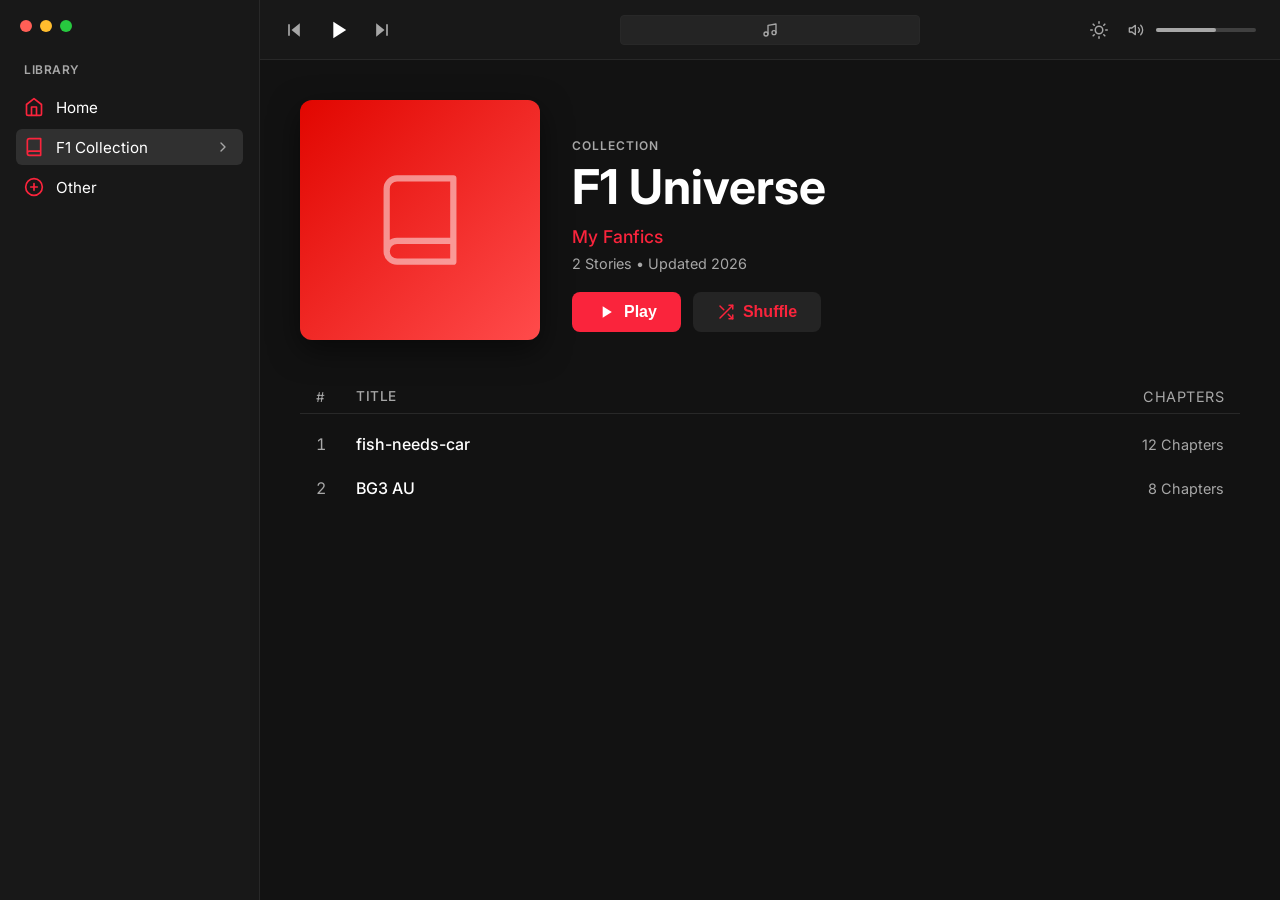
==== commit 099fe2c3: "Add icon First publish" ====
--- a/F1/index.html
+++ b/F1/index.html
@@ -4,6 +4,12 @@
   <meta charset="UTF-8">
   <meta name="viewport" content="width=device-width, initial-scale=1.0">
   <title>F1 Collection - My Fics</title>
+    <link rel="icon" type="image/png" href="../favicon/favicon-96x96.png" sizes="96x96" />
+  <link rel="icon" type="image/svg+xml" href="../favicon/favicon.svg" />
+  <link rel="shortcut icon" href="../favicon/favicon.ico" />
+  <link rel="apple-touch-icon" sizes="180x180" href="../favicon/apple-touch-icon.png" />
+  <meta name="apple-mobile-web-app-title" content="MyWebSite" />
+  <link rel="manifest" href="/favicon/site.webmanifest" />
   <link rel="stylesheet" href="../home.css">
   <link href="https://fonts.googleapis.com/css2?family=Inter:wght@400;500;600;700&display=swap" rel="stylesheet">
 </head>
--- a/home.css
+++ b/home.css
@@ -12,6 +12,7 @@
   --nav-hover: rgba(255, 255, 255, 0.05);
   --nav-active: rgba(255, 255, 255, 0.1);
   --np-bg: rgba(255, 255, 255, 0.05);
+  --bg-sidebar-translucent: rgba(24, 24, 24, 0.85);
 }
 
 body.light-mode {
@@ -27,6 +28,7 @@
   --nav-hover: rgba(0, 0, 0, 0.05);
   --nav-active: rgba(0, 0, 0, 0.1);
   --np-bg: rgba(0, 0, 0, 0.05);
+  --bg-sidebar-translucent: rgba(243, 243, 243, 0.85);
 }
 
 * {
@@ -399,7 +401,7 @@
   display: flex;
   align-items: center;
   justify-content: center;
-  transition: transform 0.2s;
+  transition: transform 0.5s cubic-bezier(0.16, 1, 0.3, 1);
   z-index: 2;
 }
 .toggle-btn:hover {
@@ -411,19 +413,30 @@
   color: inherit !important;
 }
 .nav-group.collapsed .nav-sub-items {
-  display: none;
+  grid-template-rows: 0fr;
+  margin-top: 0;
+  margin-bottom: 0;
+  opacity: 0;
+  border-color: transparent;
 }
 .nav-group.collapsed .toggle-btn {
   transform: rotate(-90deg);
 }
 .nav-sub-items {
-  display: flex;
-  flex-direction: column;
+  display: grid;
+  grid-template-rows: 1fr;
   margin-left: 34px;
   border-left: 1px solid var(--border);
   padding-left: 8px;
   margin-bottom: 4px;
   margin-top: 4px;
+  transition: grid-template-rows 0.5s cubic-bezier(0.16, 1, 0.3, 1), margin 0.5s cubic-bezier(0.16, 1, 0.3, 1), opacity 0.5s cubic-bezier(0.16, 1, 0.3, 1), border-color 0.5s cubic-bezier(0.16, 1, 0.3, 1);
+  opacity: 1;
+}
+.nav-sub-items-inner {
+  overflow: hidden;
+  display: flex;
+  flex-direction: column;
 }
 .nav-item.sub-item {
   font-size: 0.85rem;
@@ -583,29 +596,202 @@
   display: block;
 }
 
+.hamburger {
+  display: none;
+}
+
+.mobile-player {
+  display: none;
+}
+
 /* Responsive */
 @media (max-width: 768px) {
   .sidebar {
+    display: flex;
+    position: fixed;
+    top: 0;
+    left: 0;
+    width: 100%;
+    bottom: 0;
+    z-index: 1000;
+    transform: translateY(-100%);
+    transition: transform 0.5s cubic-bezier(0.16, 1, 0.3, 1);
+    padding-top: 50px;
+    border-right: none;
+    background-color: var(--bg-sidebar-translucent);
+    backdrop-filter: blur(20px);
+    -webkit-backdrop-filter: blur(20px);
+  }
+  
+  .sidebar.open {
+    transform: translateY(0);
+  }
+  
+  .sidebar-header {
     display: none;
   }
+  
+  .hamburger {
+    display: flex;
+    flex-direction: column;
+    justify-content: center;
+    align-items: center;
+    width: 32px;
+    height: 32px;
+    background: transparent;
+    border: none;
+    cursor: pointer;
+    padding: 0;
+    position: relative;
+    z-index: 1002;
+    margin-right: 16px;
+  }
+  
+  .hamburger span {
+    display: block;
+    width: 20px;
+    height: 2px;
+    background-color: var(--text-primary);
+    transition: transform 0.5s cubic-bezier(0.16, 1, 0.3, 1), opacity 0.3s ease;
+    position: absolute;
+  }
+  
+  .hamburger span:nth-child(1) { transform: translateY(-4px); }
+  .hamburger span:nth-child(2) { transform: translateY(4px); }
+  .hamburger.open span:nth-child(1) { transform: translateY(0) rotate(45deg); }
+  .hamburger.open span:nth-child(2) { transform: translateY(0) rotate(-45deg); }
+  
+  .mobile-player {
+    display: flex;
+    justify-content: center;
+    align-items: center;
+    gap: 32px;
+    background-color: var(--bg-sidebar-translucent);
+    backdrop-filter: blur(20px);
+    -webkit-backdrop-filter: blur(20px);
+    border-top: 1px solid var(--border);
+    position: fixed;
+    bottom: 0;
+    left: 0;
+    right: 0;
+    height: calc(80px + env(safe-area-inset-bottom));
+    z-index: 1000;
+    padding-bottom: env(safe-area-inset-bottom);
+  }
+  
+  .mobile-player button {
+    background: none;
+    border: none;
+    color: var(--text-primary);
+    cursor: pointer;
+    display: flex;
+    align-items: center;
+    justify-content: center;
+  }
+  
+  .mobile-player .play-pause-btn {
+    width: 48px;
+    height: 48px;
+    border-radius: 50%;
+    background: var(--text-primary);
+    color: var(--bg-main);
+  }
+  
+  .mobile-player .play-pause-btn svg {
+    width: 24px;
+    height: 24px;
+    fill: currentColor;
+  }
+  
+  .mobile-player .skip-btn svg {
+    width: 24px;
+    height: 24px;
+    fill: currentColor;
+  }
+  
+  .main-wrapper {
+    padding-bottom: calc(80px + env(safe-area-inset-bottom));
+  }
+
   .top-bar {
     padding: 0 16px;
-  }
+    height: 50px;
+    position: relative;
+    z-index: 1001;
+    background-color: var(--bg-topbar);
+  }
+  
+  .now-playing {
+    display: none;
+  }
+  
   .playback-controls {
-    width: auto;
-  }
+    display: none;
+  }
+  
+  .top-bar-right {
+    margin-left: auto;
+  }
+  
   .volume-control {
     display: none;
   }
+  
   .content {
-    padding: 24px;
-  }
+    padding: 20px 16px;
+  }
+  
+  .page-title {
+    font-size: 2rem;
+    margin-bottom: 24px;
+  }
+  
+  .album-grid {
+    grid-template-columns: repeat(2, 1fr);
+    gap: 16px;
+  }
+  
   .album-page-header {
     flex-direction: column;
     align-items: center;
     text-align: center;
-  }
+    gap: 20px;
+  }
+  
+  .album-cover-large {
+    width: 200px;
+    height: 200px;
+  }
+  
   .album-actions {
     justify-content: center;
   }
-}
+  
+  .track-header {
+    display: none;
+  }
+  
+  .track-row {
+    grid-template-columns: 30px 1fr;
+    padding: 12px 8px;
+    margin: 0 0 8px 0;
+    border-bottom: 1px solid var(--border);
+    border-radius: 0;
+  }
+  
+  .track-col-meta {
+    display: none;
+  }
+  
+  .track-col-index {
+    justify-content: center;
+  }
+  
+  .track-row:hover {
+    background: transparent;
+  }
+  
+  .track-row:active {
+    background: var(--nav-hover);
+  }
+}
